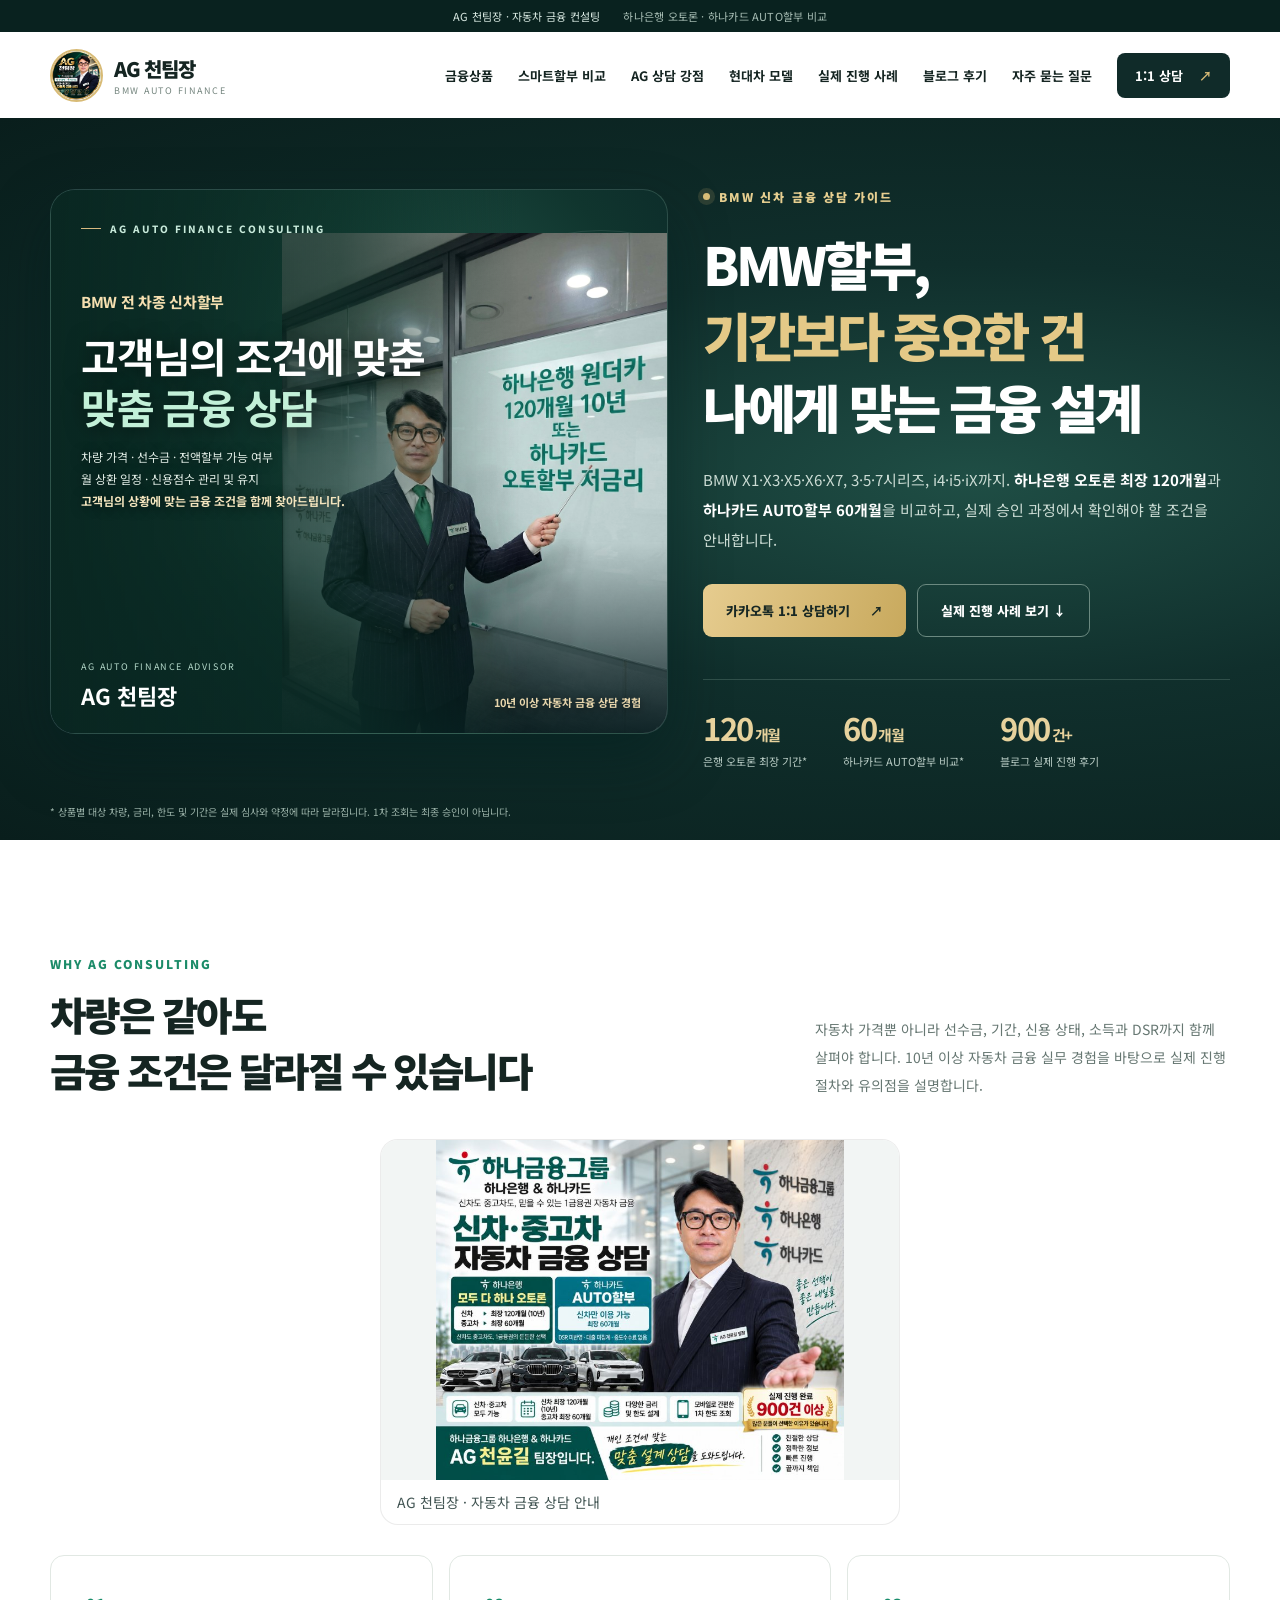
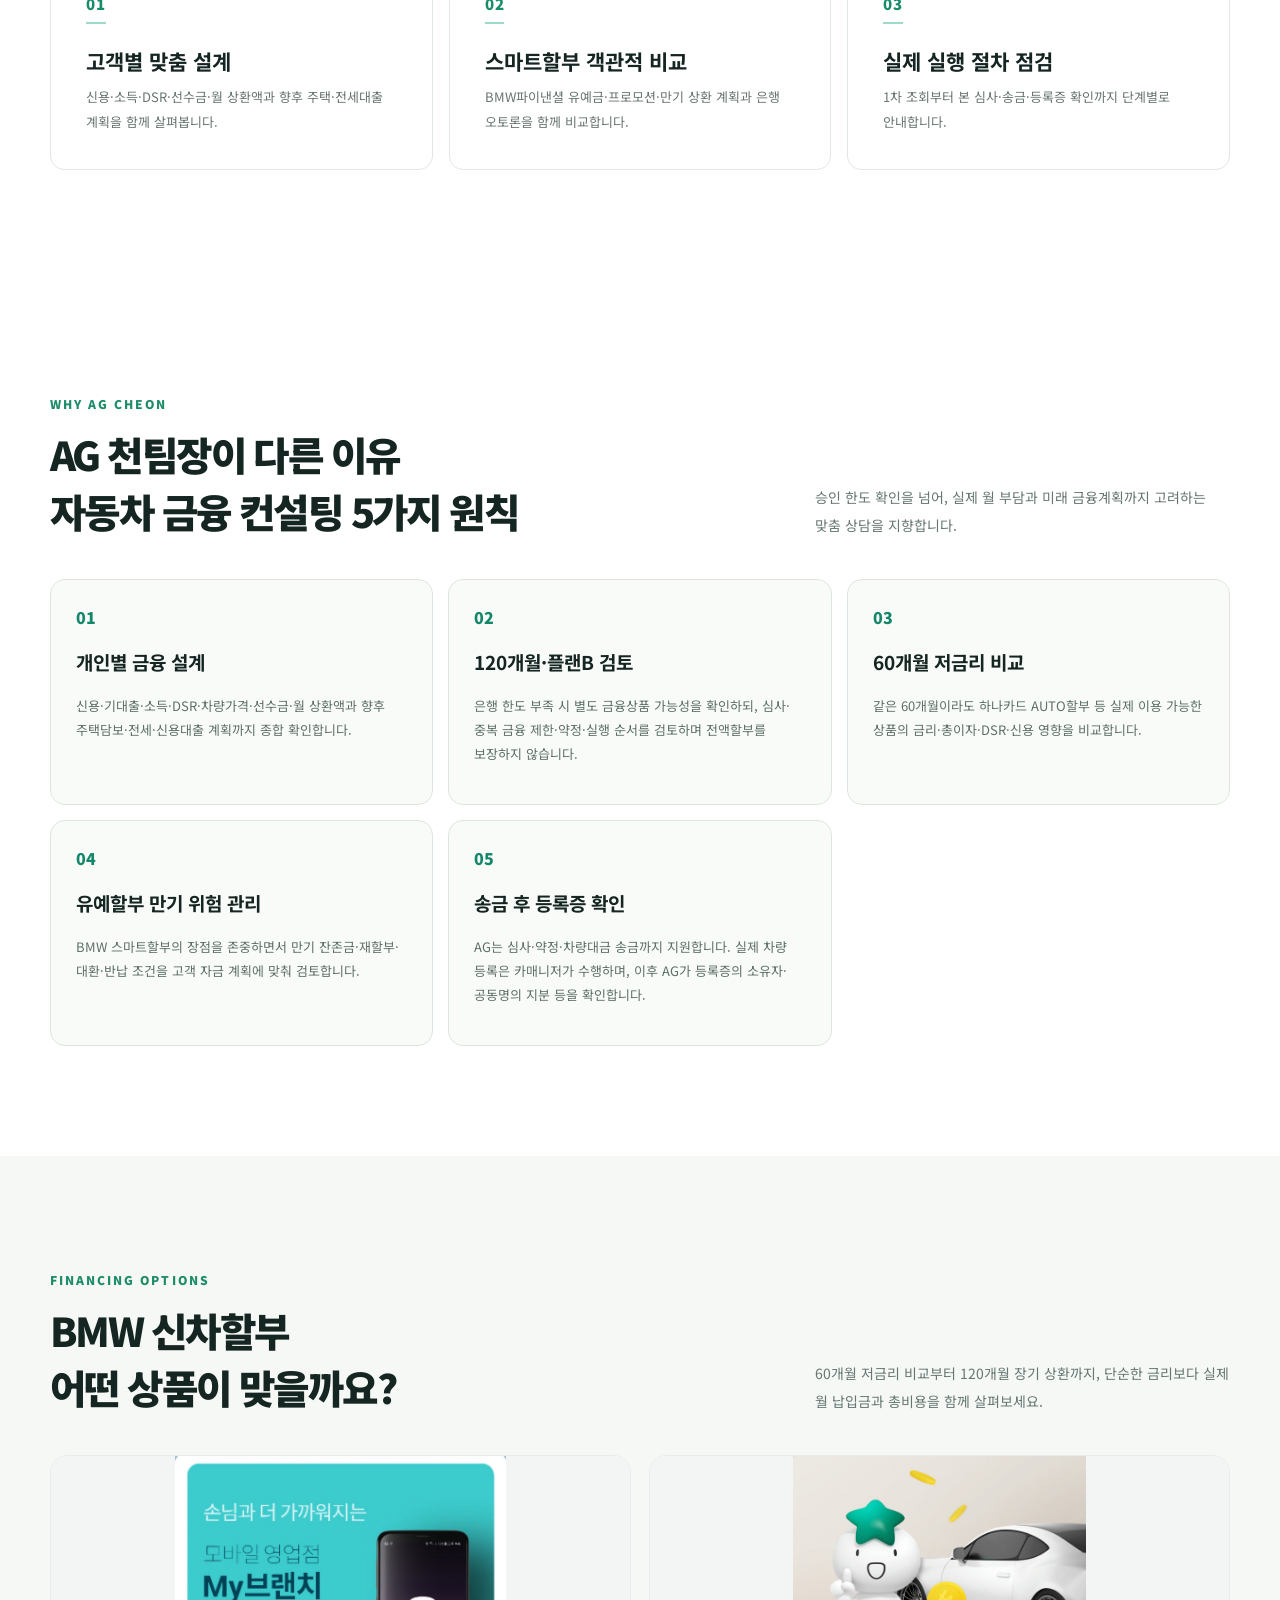
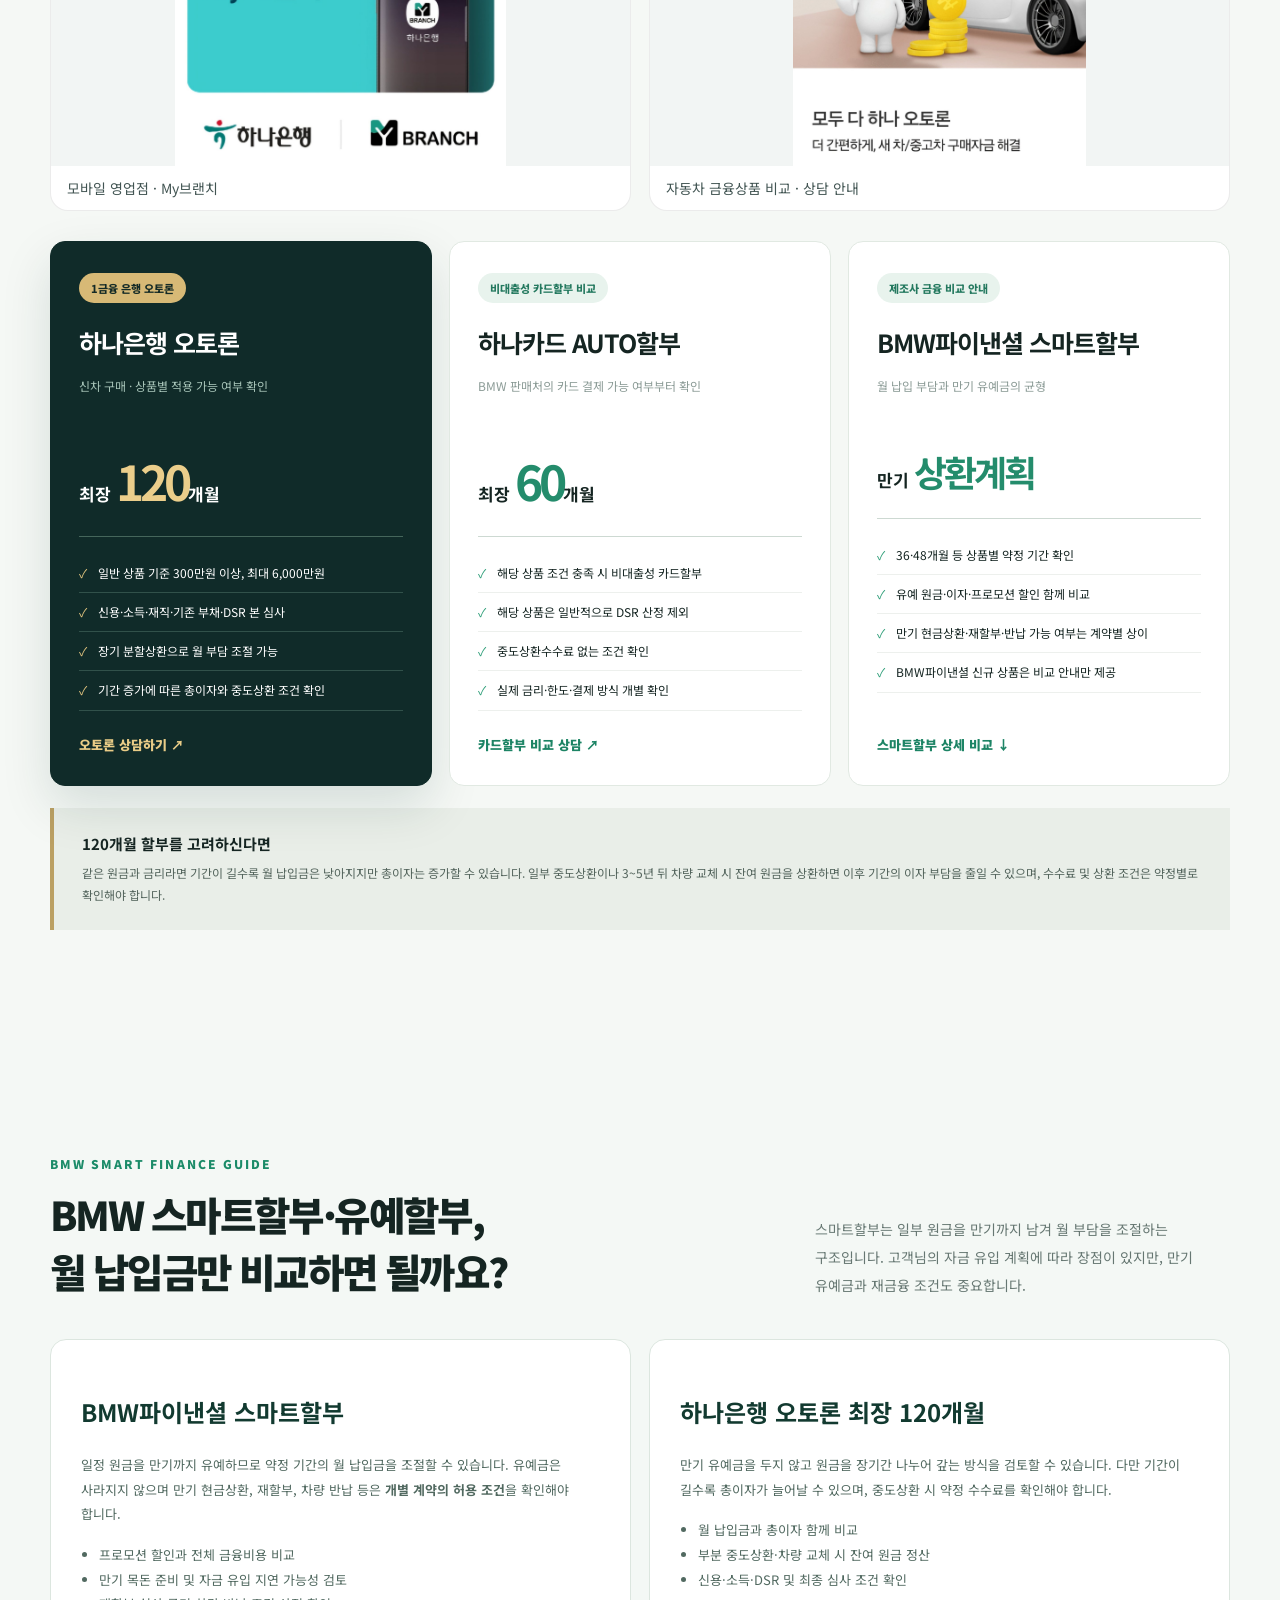
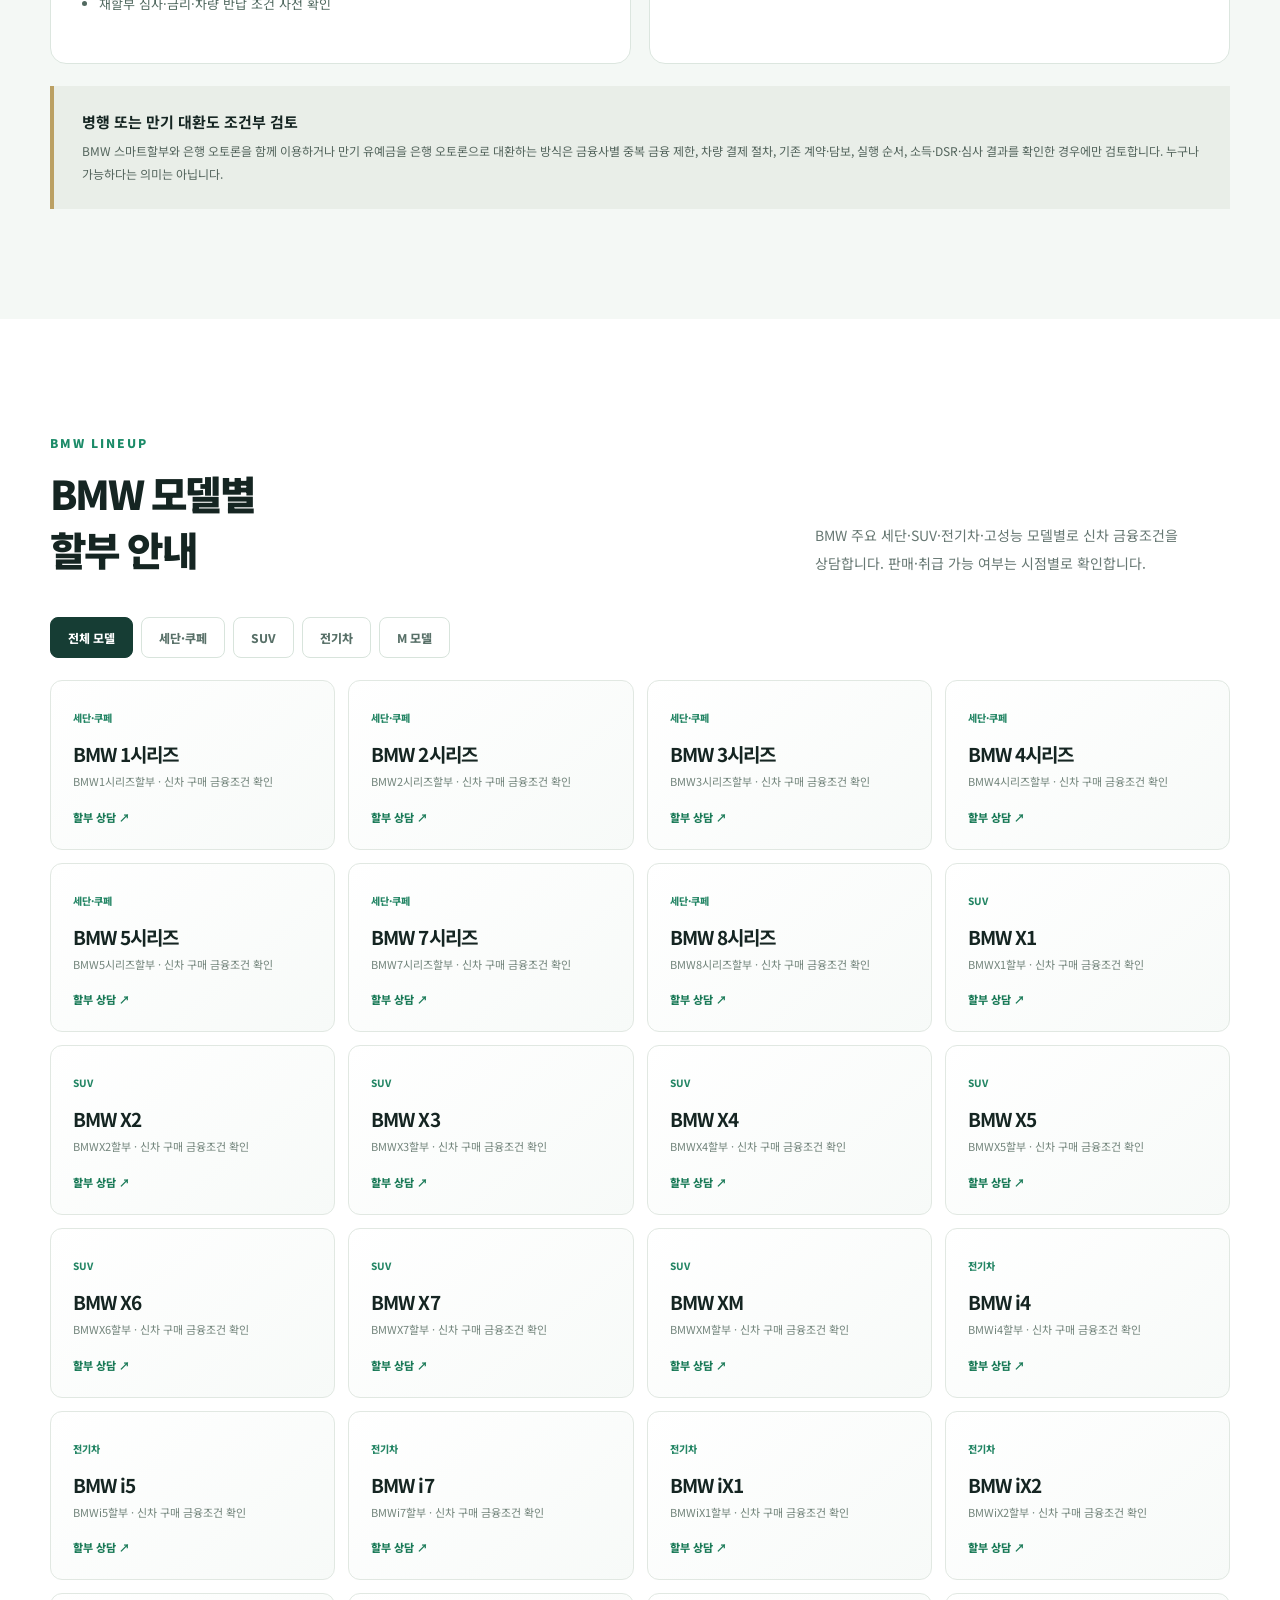
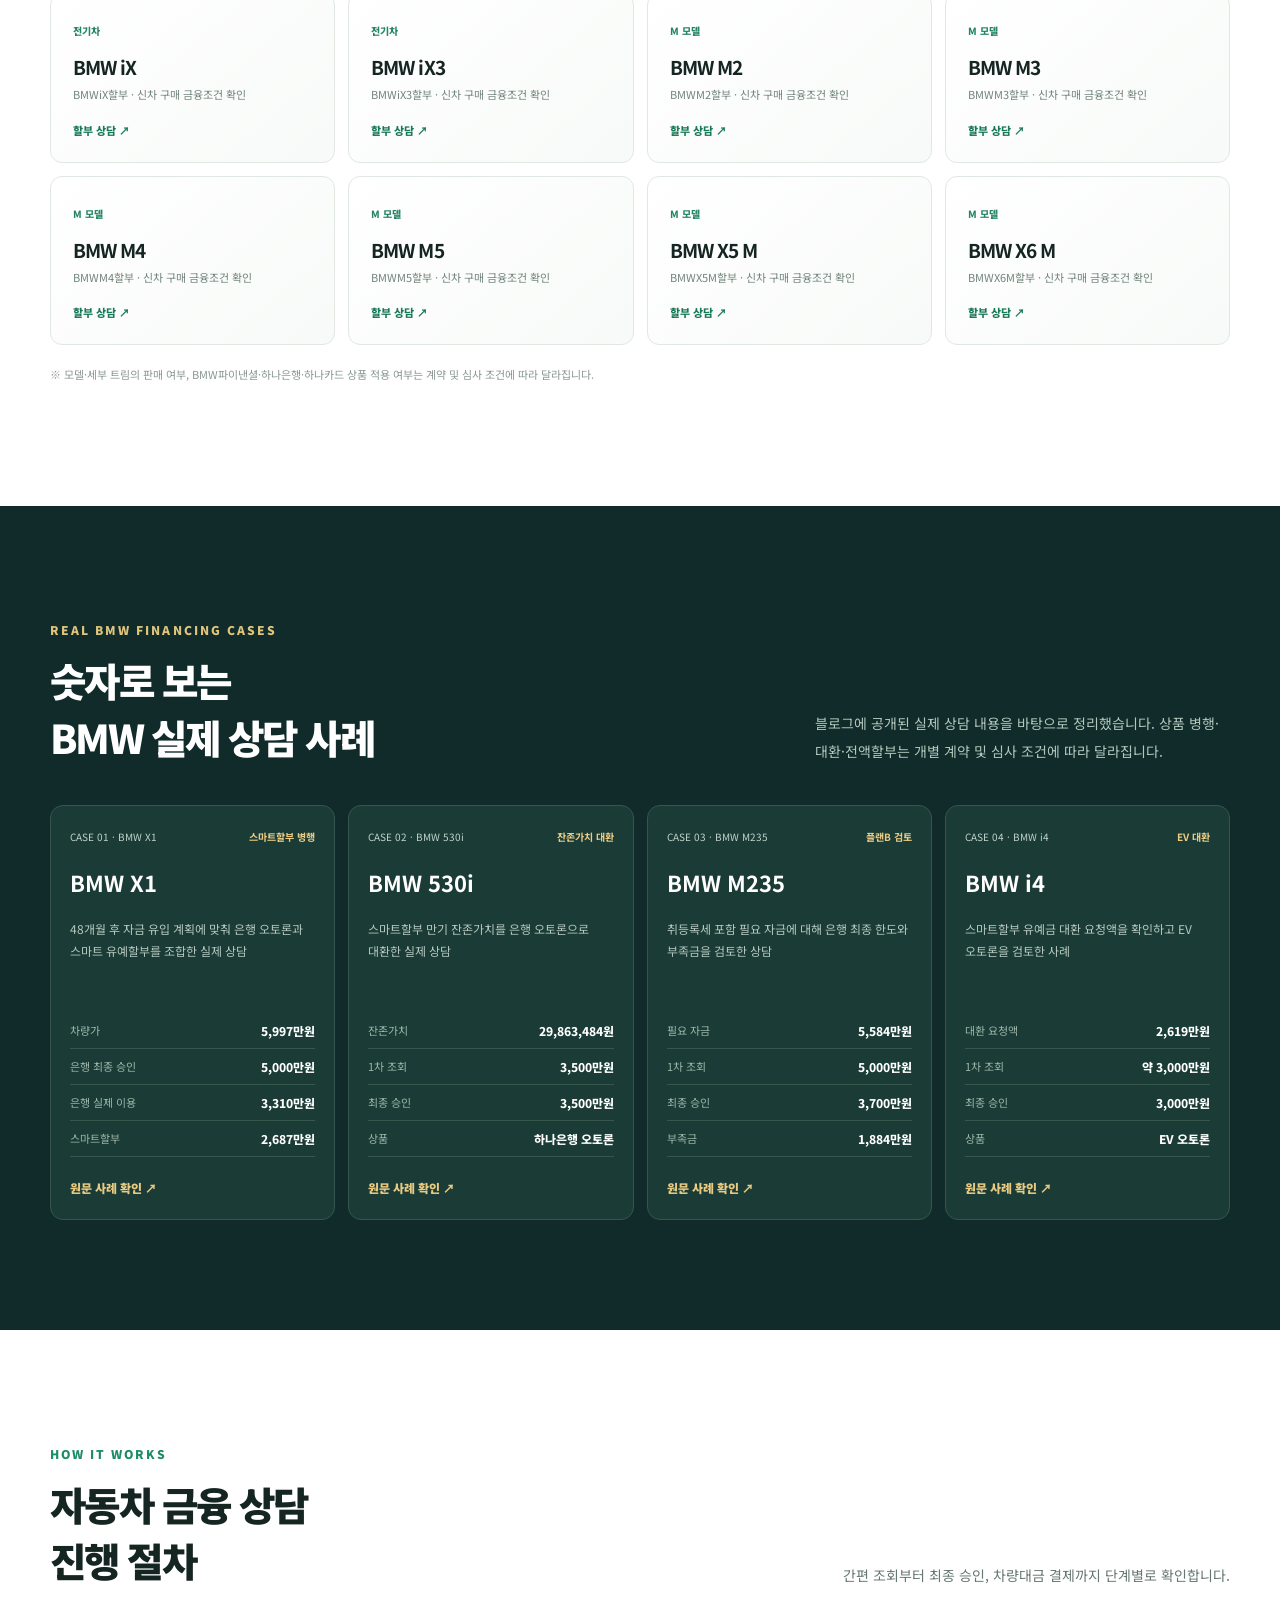
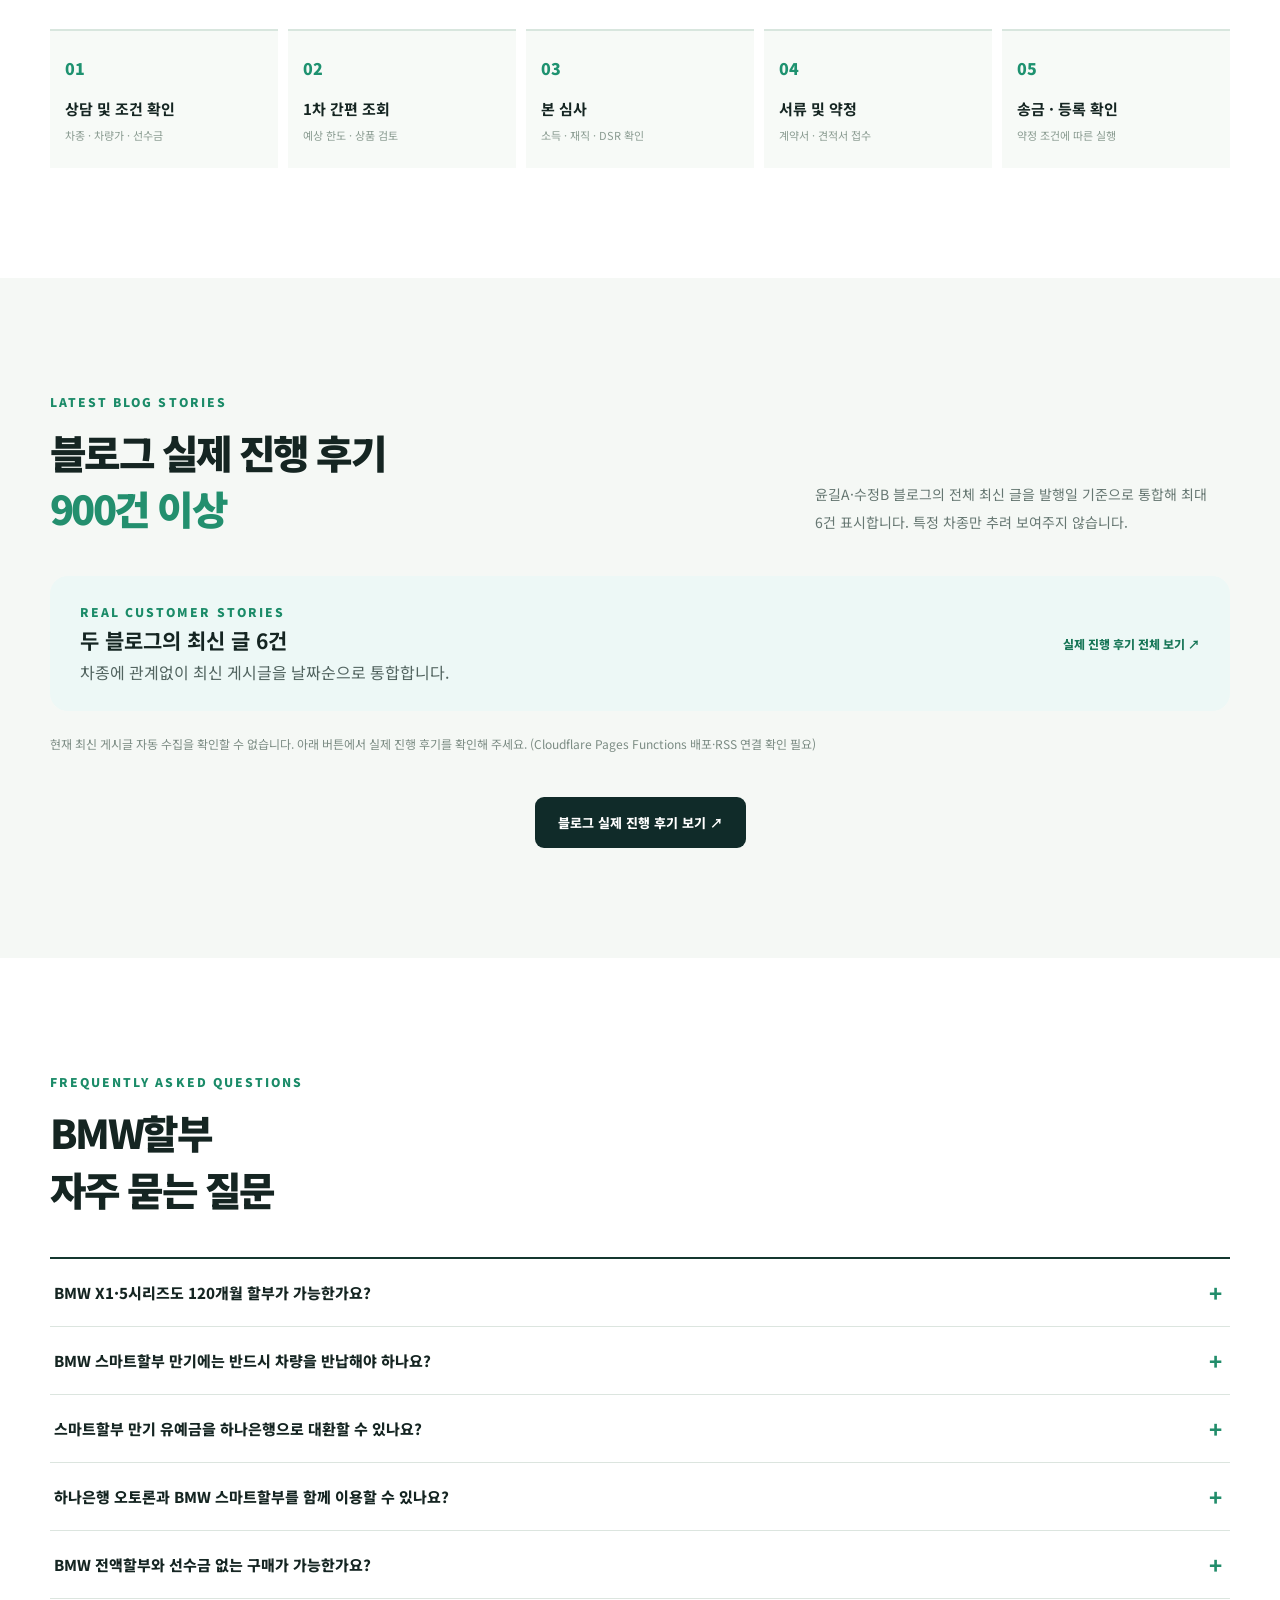
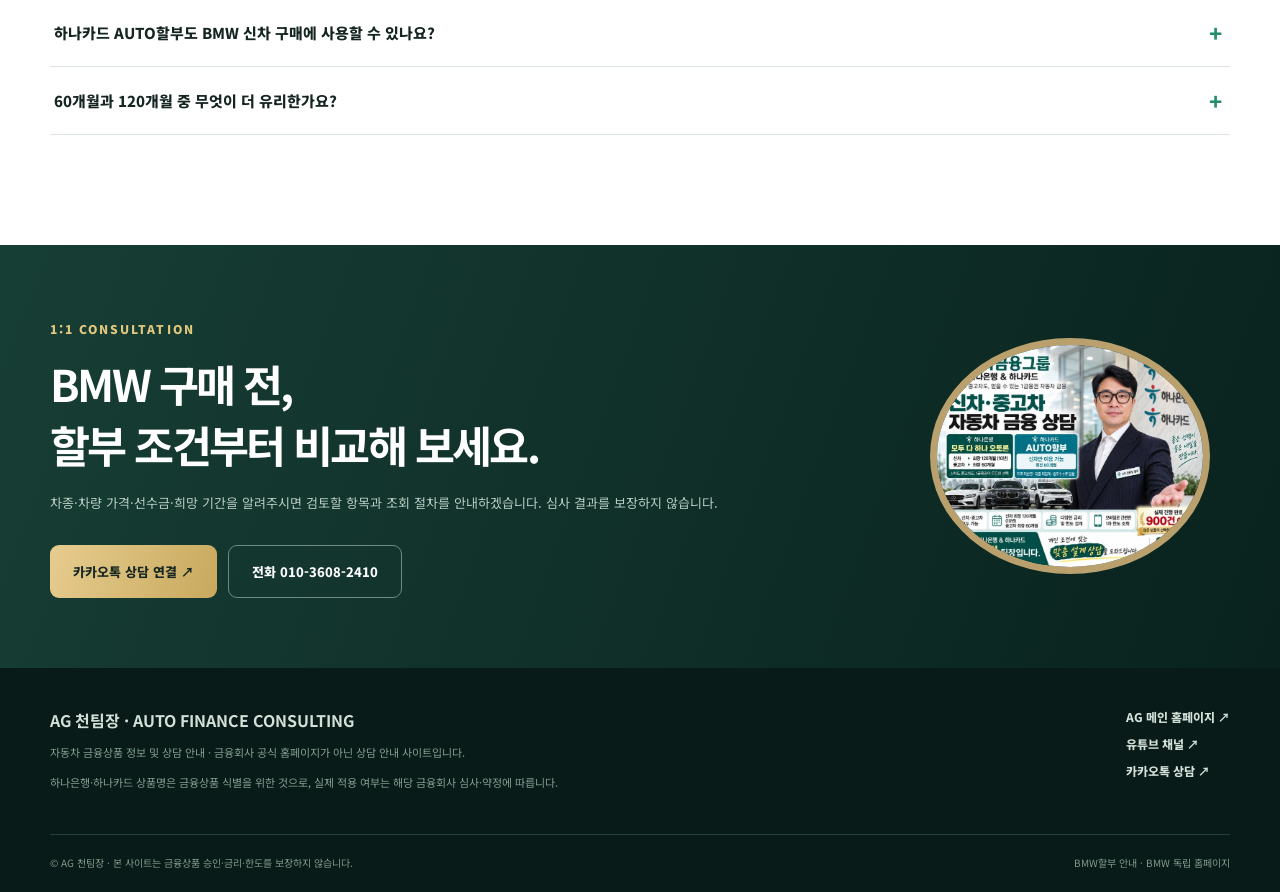
==== index.html @ 502c178e "Add files via upload" ====
<!DOCTYPE html>


<html lang="ko"><head><meta charset="utf-8"/><meta content="width=device-width, initial-scale=1" name="viewport"/><meta content="#102c2a" name="theme-color"/><title>BMW할부 120개월 10년 | 5시리즈·X1·X3·X5·X6·X7 스마트할부 비교</title><meta content="BMW 신차할부·자동차할부·스마트할부와 하나은행 120개월 10년 금리·이자 비교. 전액할부 구매조건·방법, 하나카드 할부 안내." name="description"/><meta content="website" property="og:type"/><meta content="BMW할부 120개월·스마트할부 비교 | AG 천팀장" property="og:title"/><meta content="BMW 신차 금융상품 비교, 스마트할부 만기·대환 안내와 실제 상담 사례" property="og:description"/><meta content="/assets/ag-brand-share.png" property="og:image"/><link href="favicon.ico" rel="icon" sizes="any"/><link href="assets/favicon-32.png" rel="icon" sizes="32x32" type="image/png"/><link href="assets/favicon-48.png" rel="icon" sizes="48x48" type="image/png"/><link href="assets/apple-touch-icon.png" rel="apple-touch-icon"/><link href="styles.css" rel="stylesheet"/><script type="application/ld+json">{"@context": "https://schema.org", "@type": "WebPage", "name": "BMW할부 120개월 10년 | 5시리즈·X1·X3·X5·X6·X7 스마트할부 비교", "description": "BMW 신차할부·자동차할부·스마트할부와 하나은행 120개월 10년 금리·이자 비교. 전액할부 구매조건·방법, 하나카드 할부 안내.", "inLanguage": "ko-KR", "about": {"@type": "Thing", "name": "BMW 신차할부 금융 비교"}}</script></head><body>
<div class="topline">AG 천팀장 · 자동차 금융 컨설팅 <span>하나은행 오토론 · 하나카드 AUTO할부 비교</span></div>
<header class="nav shell"><a class="brand" href="#top"><img alt="AG 천팀장 통합 대표 이미지" src="assets/ag-unified.png"/><span><strong>AG 천팀장</strong><small>BMW AUTO FINANCE</small></span></a><button aria-expanded="false" aria-label="메뉴 열기" class="menu">☰</button><nav id="navigation"><a href="#finance">금융상품</a><a href="#smart">스마트할부 비교</a><a href="#advantages">AG 상담 강점</a><a href="#models">현대차 모델</a><a href="#cases">실제 진행 사례</a><a href="#reviews">블로그 후기</a><a href="#faq">자주 묻는 질문</a><a class="navcta" href="https://open.kakao.com/o/s03wS34" rel="noopener" target="_blank">1:1 상담 <span>↗</span></a></nav></header>
<main id="top"><section class="hero"><div class="shell hero-grid"><div aria-label="AG 천팀장 맞춤 자동차 금융 상담 소개" class="hero-visual hero-finance-panel"><div class="hero-luxury-eyebrow"><span class="hero-luxury-line"></span> AG AUTO FINANCE CONSULTING</div>
<div class="hero-luxury-heading"><span>BMW 전 차종 신차할부</span><h2>고객님의 조건에 맞춘<br/><em>맞춤 금융 상담</em></h2><p>차량 가격 · 선수금 · 전액할부 가능 여부<br/>월 상환 일정 · 신용점수 관리 및 유지<br/><strong>고객님의 상황에 맞는 금융 조건을 함께 찾아드립니다.</strong></p></div>
<div class="hero-luxury-portrait"><img alt="자동차 금융 상담사 AG 천팀장" loading="eager" src="assets/profile.jpg"/><span class="hero-luxury-shine"></span></div>
<div class="hero-luxury-bottom hero-signature"><div><small>AG AUTO FINANCE ADVISOR</small><strong>AG 천팀장</strong></div><span class="signature-note">10년 이상 자동차 금융 상담 경험</span></div>
</div><div class="hero-copy"><div class="eyebrow"><span class="pulse"></span> BMW 신차 금융 상담 가이드</div><h1>BMW할부,<br/><em>기간보다 중요한 건</em><br/>나에게 맞는 금융 설계</h1><p>BMW X1·X3·X5·X6·X7, 3·5·7시리즈, i4·i5·iX까지. <strong>하나은행 오토론 최장 120개월</strong>과 <strong>하나카드 AUTO할부 60개월</strong>을 비교하고, 실제 승인 과정에서 확인해야 할 조건을 안내합니다.</p><div class="hero-actions"><a class="btn primary" href="https://open.kakao.com/o/s03wS34" rel="noopener" target="_blank">카카오톡 1:1 상담하기 <span>↗</span></a><a class="btn ghost" href="#cases">실제 진행 사례 보기 ↓</a></div><div class="hero-metrics"><div><b>120<small>개월</small></b><span>은행 오토론 최장 기간*</span></div><div><b>60<small>개월</small></b><span>하나카드 AUTO할부 비교*</span></div><div><b>900<small>건+</small></b><span>블로그 실제 진행 후기</span></div></div></div></div><div class="hero-disclaimer shell">* 상품별 대상 차량, 금리, 한도 및 기간은 실제 심사와 약정에 따라 달라집니다. 1차 조회는 최종 승인이 아닙니다.</div></section>
<section class="section shell intro"><div class="section-head"><div><span class="kicker">WHY AG CONSULTING</span><h2>차량은 같아도<br/>금융 조건은 달라질 수 있습니다</h2></div><p>자동차 가격뿐 아니라 선수금, 기간, 신용 상태, 소득과 DSR까지 함께 살펴야 합니다. 10년 이상 자동차 금융 실무 경험을 바탕으로 실제 진행 절차와 유의점을 설명합니다.</p></div><div class="advisor-gallery"><figure><img alt="AG 천팀장 자동차 금융 상담 안내" loading="lazy" src="assets/brand.jpg"/><figcaption>AG 천팀장 · 자동차 금융 상담 안내</figcaption></figure></div><div class="value-grid"><article><span class="value-icon">01</span><h3>고객별 맞춤 설계</h3><p>신용·소득·DSR·선수금·월 상환액과 향후 주택·전세대출 계획을 함께 살펴봅니다.</p></article><article><span class="value-icon">02</span><h3>스마트할부 객관적 비교</h3><p>BMW파이낸셜 유예금·프로모션·만기 상환 계획과 은행 오토론을 함께 비교합니다.</p></article><article><span class="value-icon">03</span><h3>실제 실행 절차 점검</h3><p>1차 조회부터 본 심사·송금·등록증 확인까지 단계별로 안내합니다.</p></article></div></section><section class="section shell" id="advantages"><div class="section-head"><div><span class="kicker">WHY AG CHEON</span><h2>AG 천팀장이 다른 이유<br/>자동차 금융 컨설팅 5가지 원칙</h2></div><p>승인 한도 확인을 넘어, 실제 월 부담과 미래 금융계획까지 고려하는 맞춤 상담을 지향합니다.</p></div><div class="advantage-grid"><article><span>01</span><h3>개인별 금융 설계</h3><p>신용·기대출·소득·DSR·차량가격·선수금·월 상환액과 향후 주택담보·전세·신용대출 계획까지 종합 확인합니다.</p></article><article><span>02</span><h3>120개월·플랜B 검토</h3><p>은행 한도 부족 시 별도 금융상품 가능성을 확인하되, 심사·중복 금융 제한·약정·실행 순서를 검토하며 전액할부를 보장하지 않습니다.</p></article><article><span>03</span><h3>60개월 저금리 비교</h3><p>같은 60개월이라도 하나카드 AUTO할부 등 실제 이용 가능한 상품의 금리·총이자·DSR·신용 영향을 비교합니다.</p></article><article><span>04</span><h3>유예할부 만기 위험 관리</h3><p>BMW 스마트할부의 장점을 존중하면서 만기 잔존금·재할부·대환·반납 조건을 고객 자금 계획에 맞춰 검토합니다.</p></article><article><span>05</span><h3>송금 후 등록증 확인</h3><p>AG는 심사·약정·차량대금 송금까지 지원합니다. 실제 차량 등록은 카매니저가 수행하며, 이후 AG가 등록증의 소유자·공동명의 지분 등을 확인합니다.</p></article></div></section>
<section class="section finance" id="finance"><div class="shell"><div class="section-head"><div><span class="kicker">FINANCING OPTIONS</span><h2>BMW 신차할부<br/>어떤 상품이 맞을까요?</h2></div><p>60개월 저금리 비교부터 120개월 장기 상환까지, 단순한 금리보다 실제 월 납입금과 총비용을 함께 살펴보세요.</p></div><div class="finance-photos"><figure><img alt="하나은행 모바일 영업점 My브랜치 안내" loading="lazy" src="assets/mybranch.jpg"/><figcaption>모바일 영업점 · My브랜치</figcaption></figure><figure><img alt="하나은행 자동차 금융상품 상담 안내" loading="lazy" src="assets/consulting.jpg"/><figcaption>자동차 금융상품 비교 · 상담 안내</figcaption></figure></div><div class="finance-grid"><article class="finance-card featured"><div class="tag">1금융 은행 오토론</div><h3>하나은행 오토론</h3><p class="sub">신차 구매 · 상품별 적용 가능 여부 확인</p><div class="big-num">최장 <b>120</b>개월</div><ul><li>일반 상품 기준 300만원 이상, 최대 6,000만원</li><li>신용·소득·재직·기존 부채·DSR 본 심사</li><li>장기 분할상환으로 월 부담 조절 가능</li><li>기간 증가에 따른 총이자와 중도상환 조건 확인</li></ul><a href="https://open.kakao.com/o/s03wS34" rel="noopener" target="_blank">오토론 상담하기 ↗</a></article><article class="finance-card"><div class="tag outline">비대출성 카드할부 비교</div><h3>하나카드 AUTO할부</h3><p class="sub">BMW 판매처의 카드 결제 가능 여부부터 확인</p><div class="big-num">최장 <b>60</b>개월</div><ul><li>해당 상품 조건 충족 시 비대출성 카드할부</li><li>해당 상품은 일반적으로 DSR 산정 제외</li><li>중도상환수수료 없는 조건 확인</li><li>실제 금리·한도·결제 방식 개별 확인</li></ul><a href="https://open.kakao.com/o/s03wS34" rel="noopener" target="_blank">카드할부 비교 상담 ↗</a></article><article class="finance-card"><div class="tag outline">제조사 금융 비교 안내</div><h3>BMW파이낸셜 스마트할부</h3><p class="sub">월 납입 부담과 만기 유예금의 균형</p><div class="big-num word">만기 <b>상환계획</b></div><ul><li>36·48개월 등 상품별 약정 기간 확인</li><li>유예 원금·이자·프로모션 할인 함께 비교</li><li>만기 현금상환·재할부·반납 가능 여부는 계약별 상이</li><li>BMW파이낸셜 신규 상품은 비교 안내만 제공</li></ul><a href="#smart">스마트할부 상세 비교 ↓</a></article></div><div class="note-box"><strong>120개월 할부를 고려하신다면</strong><p>같은 원금과 금리라면 기간이 길수록 월 납입금은 낮아지지만 총이자는 증가할 수 있습니다. 일부 중도상환이나 3~5년 뒤 차량 교체 시 잔여 원금을 상환하면 이후 기간의 이자 부담을 줄일 수 있으며, 수수료 및 상환 조건은 약정별로 확인해야 합니다.</p></div></div></section><section class="section smart" id="smart"><div class="shell"><div class="section-head"><div><span class="kicker">BMW SMART FINANCE GUIDE</span><h2>BMW 스마트할부·유예할부,<br/>월 납입금만 비교하면 될까요?</h2></div><p>스마트할부는 일부 원금을 만기까지 남겨 월 부담을 조절하는 구조입니다. 고객님의 자금 유입 계획에 따라 장점이 있지만, 만기 유예금과 재금융 조건도 중요합니다.</p></div><div class="compare-grid"><article><h3>BMW파이낸셜 스마트할부</h3><p>일정 원금을 만기까지 유예하므로 약정 기간의 월 납입금을 조절할 수 있습니다. 유예금은 사라지지 않으며 만기 현금상환, 재할부, 차량 반납 등은 <strong>개별 계약의 허용 조건</strong>을 확인해야 합니다.</p><ul><li>프로모션 할인과 전체 금융비용 비교</li><li>만기 목돈 준비 및 자금 유입 지연 가능성 검토</li><li>재할부 심사·금리·차량 반납 조건 사전 확인</li></ul></article><article><h3>하나은행 오토론 최장 120개월</h3><p>만기 유예금을 두지 않고 원금을 장기간 나누어 갚는 방식을 검토할 수 있습니다. 다만 기간이 길수록 총이자가 늘어날 수 있으며, 중도상환 시 약정 수수료를 확인해야 합니다.</p><ul><li>월 납입금과 총이자 함께 비교</li><li>부분 중도상환·차량 교체 시 잔여 원금 정산</li><li>신용·소득·DSR 및 최종 심사 조건 확인</li></ul></article></div><div class="note-box"><strong>병행 또는 만기 대환도 조건부 검토</strong><p>BMW 스마트할부와 은행 오토론을 함께 이용하거나 만기 유예금을 은행 오토론으로 대환하는 방식은 금융사별 중복 금융 제한, 차량 결제 절차, 기존 계약·담보, 실행 순서, 소득·DSR·심사 결과를 확인한 경우에만 검토합니다. 누구나 가능하다는 의미는 아닙니다.</p></div></div></section>
<section class="section shell" id="models"><div class="section-head"><div><span class="kicker">BMW LINEUP</span><h2>BMW 모델별<br/>할부 안내</h2></div><p>BMW 주요 세단·SUV·전기차·고성능 모델별로 신차 금융조건을 상담합니다. 판매·취급 가능 여부는 시점별로 확인합니다.</p></div><div aria-label="BMW 모델 종류 선택" class="model-filters" role="group"><button class="selected" data-filter="all">전체 모델</button><button data-filter="sedan">세단·쿠페</button><button data-filter="suv">SUV</button><button data-filter="ev">전기차</button><button data-filter="m">M 모델</button></div><div class="model-grid" id="model-grid"></div><p class="model-caveat">※ 모델·세부 트림의 판매 여부, BMW파이낸셜·하나은행·하나카드 상품 적용 여부는 계약 및 심사 조건에 따라 달라집니다.</p></section>
<section class="section cases" id="cases"><div class="shell"><div class="section-head"><div><span class="kicker">REAL BMW FINANCING CASES</span><h2>숫자로 보는<br/>BMW 실제 상담 사례</h2></div><p>블로그에 공개된 실제 상담 내용을 바탕으로 정리했습니다. 상품 병행·대환·전액할부는 개별 계약 및 심사 조건에 따라 달라집니다.</p></div><div class="case-grid"><article class="case-card"><div class="case-top"><span>CASE 01 · BMW X1</span><b>스마트할부 병행</b></div><h3>BMW X1</h3><p>48개월 후 자금 유입 계획에 맞춰 은행 오토론과 스마트 유예할부를 조합한 실제 상담</p><dl><div><dt>차량가</dt><dd>5,997만원</dd></div><div><dt>은행 최종 승인</dt><dd>5,000만원</dd></div><div><dt>은행 실제 이용</dt><dd>3,310만원</dd></div><div><dt>스마트할부</dt><dd>2,687만원</dd></div></dl><a href="https://blog.naver.com/cyk2410/224446162417" rel="noopener" target="_blank">원문 사례 확인 ↗</a></article><article class="case-card"><div class="case-top"><span>CASE 02 · BMW 530i</span><b>잔존가치 대환</b></div><h3>BMW 530i</h3><p>스마트할부 만기 잔존가치를 은행 오토론으로 대환한 실제 상담</p><dl><div><dt>잔존가치</dt><dd>29,863,484원</dd></div><div><dt>1차 조회</dt><dd>3,500만원</dd></div><div><dt>최종 승인</dt><dd>3,500만원</dd></div><div><dt>상품</dt><dd>하나은행 오토론</dd></div></dl><a href="https://blog.naver.com/cyk2410/224409838724" rel="noopener" target="_blank">원문 사례 확인 ↗</a></article><article class="case-card"><div class="case-top"><span>CASE 03 · BMW M235</span><b>플랜B 검토</b></div><h3>BMW M235</h3><p>취등록세 포함 필요 자금에 대해 은행 최종 한도와 부족금을 검토한 상담</p><dl><div><dt>필요 자금</dt><dd>5,584만원</dd></div><div><dt>1차 조회</dt><dd>5,000만원</dd></div><div><dt>최종 승인</dt><dd>3,700만원</dd></div><div><dt>부족금</dt><dd>1,884만원</dd></div></dl><a href="https://blog.naver.com/cyk2410/224366294698" rel="noopener" target="_blank">원문 사례 확인 ↗</a></article><article class="case-card"><div class="case-top"><span>CASE 04 · BMW i4</span><b>EV 대환</b></div><h3>BMW i4</h3><p>스마트할부 유예금 대환 요청액을 확인하고 EV 오토론을 검토한 사례</p><dl><div><dt>대환 요청액</dt><dd>2,619만원</dd></div><div><dt>1차 조회</dt><dd>약 3,000만원</dd></div><div><dt>최종 승인</dt><dd>3,000만원</dd></div><div><dt>상품</dt><dd>EV 오토론</dd></div></dl><a href="https://blog.naver.com/cyk2410/224345895496" rel="noopener" target="_blank">원문 사례 확인 ↗</a></article></div></div></section>
<section class="section shell process"><div class="section-head"><div><span class="kicker">HOW IT WORKS</span><h2>자동차 금융 상담<br/>진행 절차</h2></div><p>간편 조회부터 최종 승인, 차량대금 결제까지 단계별로 확인합니다.</p></div><div class="steps"><div><span>01</span><strong>상담 및 조건 확인</strong><small>차종 · 차량가 · 선수금</small></div><div><span>02</span><strong>1차 간편 조회</strong><small>예상 한도 · 상품 검토</small></div><div><span>03</span><strong>본 심사</strong><small>소득 · 재직 · DSR 확인</small></div><div><span>04</span><strong>서류 및 약정</strong><small>계약서 · 견적서 접수</small></div><div><span>05</span><strong>송금 · 등록 확인</strong><small>약정 조건에 따른 실행</small></div></div></section>
<section class="section reviews" id="reviews"><div class="shell"><div class="section-head"><div><span class="kicker">LATEST BLOG STORIES</span><h2>블로그 실제 진행 후기<br/><em>900건 이상</em></h2></div><p>윤길A·수정B 블로그의 전체 최신 글을 발행일 기준으로 통합해 최대 6건 표시합니다. 특정 차종만 추려 보여주지 않습니다.</p></div><div class="blog-banner blog-banner-v5"><div><span class="kicker">REAL CUSTOMER STORIES</span><strong>두 블로그의 최신 글 6건</strong><p>차종에 관계없이 최신 게시글을 날짜순으로 통합합니다.</p></div><a href="https://blog.naver.com/cyk2410" rel="noopener" target="_blank">실제 진행 후기 전체 보기 ↗</a></div><div class="blog-status" id="blog-status" role="status">최신 게시글을 불러오는 중입니다…</div><div class="blog-grid" id="blog-grid"></div><div class="center"><a class="btn dark" href="https://blog.naver.com/cyk2410" rel="noopener" target="_blank">블로그 실제 진행 후기 보기 ↗</a></div></div></section>
<section class="section shell" id="faq"><div class="section-head"><div><span class="kicker">FREQUENTLY ASKED QUESTIONS</span><h2>BMW할부<br/>자주 묻는 질문</h2></div></div><div class="faqs"><details><summary>BMW X1·5시리즈도 120개월 할부가 가능한가요?</summary><p>하나은행 해당 오토론 상품의 대상 차량과 고객별 신용·소득·DSR 등 심사 조건을 충족하면 최장 120개월을 검토할 수 있습니다. 최종 승인은 별도입니다.</p></details><details><summary>BMW 스마트할부 만기에는 반드시 차량을 반납해야 하나요?</summary><p>아닙니다. 현금 상환, 재할부 등 선택지를 검토할 수 있으며 차량 반납은 해당 계약에 반납 선택권이 있을 때 약정 기준에 따라 가능합니다.</p></details><details><summary>스마트할부 만기 유예금을 하나은행으로 대환할 수 있나요?</summary><p>차량·기존 계약·담보·중도상환 비용·신용·소득·DSR·은행 상품 적격성 및 본 심사 결과에 따라 검토할 수 있습니다. 모든 경우에 가능한 것은 아닙니다.</p></details><details><summary>하나은행 오토론과 BMW 스마트할부를 함께 이용할 수 있나요?</summary><p>일부 실제 상담 사례가 있지만 일반적인 보장 조합은 아닙니다. 중복 금융 제한, 결제·송금 방식, 약정, 심사 및 실행 순서를 반드시 확인해야 합니다.</p></details><details><summary>BMW 전액할부와 선수금 없는 구매가 가능한가요?</summary><p>필요 자금과 승인 한도, 금융상품별 결제 조건에 따라 검토할 수 있습니다. 부족금은 현금 또는 별도 금융상품 심사 대상이며 승인 보장은 없습니다.</p></details><details><summary>하나카드 AUTO할부도 BMW 신차 구매에 사용할 수 있나요?</summary><p>판매처의 카드 결제 허용 여부와 카드사 상품 조건, 한도·심사 결과를 확인해야 합니다. 해당 비대출성 상품은 일반적으로 DSR 산정 제외 조건을 확인할 수 있습니다.</p></details><details><summary>60개월과 120개월 중 무엇이 더 유리한가요?</summary><p>금리·기간·총이자·월 납입금·중도상환 조건과 향후 차량 교체 계획을 함께 비교해야 합니다. 장기할부는 월 부담을 줄일 수 있지만 총이자가 늘 수 있습니다.</p></details></div></section>
<section class="consult" id="contact"><div class="shell consult-grid"><div><span class="kicker light">1:1 CONSULTATION</span><h2>BMW 구매 전,<br/>할부 조건부터 비교해 보세요.</h2><p>차종·차량 가격·선수금·희망 기간을 알려주시면 검토할 항목과 조회 절차를 안내하겠습니다. 심사 결과를 보장하지 않습니다.</p><div class="consult-actions"><a class="btn primary" href="https://open.kakao.com/o/s03wS34" rel="noopener" target="_blank">카카오톡 상담 연결 ↗</a><a class="btn ghost" href="tel:01036082410">전화 010-3608-2410</a></div></div><img alt="AG 천팀장 통합 자동차 금융 상담 이미지" src="assets/brand.jpg"/></div></section></main>
<footer><div class="shell footer-inner"><div><strong>AG 천팀장 · AUTO FINANCE CONSULTING</strong><p>자동차 금융상품 정보 및 상담 안내 · 금융회사 공식 홈페이지가 아닌 상담 안내 사이트입니다.</p><p>하나은행·하나카드 상품명은 금융상품 식별을 위한 것으로, 실제 적용 여부는 해당 금융회사 심사·약정에 따릅니다.</p></div><div class="footer-links"><a href="https://silver-biscotti-477927.netlify.app/" rel="noopener" target="_blank">AG 메인 홈페이지 ↗</a><a href="https://www.youtube.com/@하나금융그룹AG천팀-y1s" rel="noopener" target="_blank">유튜브 채널 ↗</a><a href="https://open.kakao.com/o/s03wS34" rel="noopener" target="_blank">카카오톡 상담 ↗</a></div></div><div class="shell footer-bottom">© AG 천팀장 · 본 사이트는 금융상품 승인·금리·한도를 보장하지 않습니다. <span>BMW할부 안내 · BMW 독립 홈페이지</span></div></footer><script defer="" src="app.js"></script></body></html>
---- styles.css ----
@import url('https://fonts.googleapis.com/css2?family=Noto+Sans+KR:wght@400;500;600;700;800;900&display=swap');:root{--dark:#102b29;--deep:#09201e;--mint:#c9e9d8;--gold:#d8bb76;--ink:#152522;--muted:#687571;--line:#e1e8e3;--paper:#f6f8f5}*{box-sizing:border-box}html{scroll-behavior:smooth}body{margin:0;color:var(--ink);font-family:'Noto Sans KR',sans-serif;word-break:keep-all}a{text-decoration:none;color:inherit}button{font:inherit;cursor:pointer}img{max-width:100%;display:block}.shell{width:min(1180px,calc(100% - 48px));margin:auto}.topline{padding:8px 4%;background:#09221f;color:#d9e9e2;text-align:center;font-size:11px;letter-spacing:.02em}.topline span{margin-left:20px;color:#a7bdb4}.nav{height:86px;display:flex;align-items:center;justify-content:space-between;gap:20px}.brand{display:flex;align-items:center;gap:11px}.brand img{width:53px;height:53px;object-fit:cover;border-radius:50%;border:2px solid var(--gold)}.brand strong{display:block;font-size:20px;font-weight:900;letter-spacing:-.06em}.brand small{display:block;font-size:9px;color:#74857e;letter-spacing:.17em;margin-top:1px}.nav nav{display:flex;align-items:center;gap:25px;font-size:13px;font-weight:700}.nav nav>a:not(.navcta):hover{color:#208e70}.navcta{background:var(--dark);color:white;padding:13px 18px;border-radius:8px}.navcta span{margin-left:12px;color:var(--gold)}.menu{display:none;border:0;background:transparent;font-size:27px}.hero{background:radial-gradient(ellipse at 76% 50%,#1f4e45 0%,#102f2c 42%,#091e1c 100%);color:#fff;overflow:hidden}.hero-grid{display:grid;grid-template-columns:1.08fr .92fr;align-items:center;min-height:610px;gap:35px}.hero-copy{padding:70px 0 35px;position:relative;z-index:2}.eyebrow,.kicker{font-size:12px;letter-spacing:.17em;font-weight:900;color:#1b8b68}.eyebrow{color:#e7cf90;display:flex;align-items:center;gap:9px}.pulse{width:7px;height:7px;background:#d8bc77;border-radius:50%;box-shadow:0 0 0 5px #d8bc7725}.hero h1{font-size:clamp(38px,4.1vw,61px);line-height:1.36;letter-spacing:-.065em;margin:23px 0 23px;font-weight:900}.hero h1 em{font-style:normal;color:#e4c987}.hero-copy>p{font-size:15px;line-height:2;color:#cbdcd4;max-width:600px}.hero-copy>p strong{color:white}.hero-actions,.consult-actions{display:flex;gap:11px;flex-wrap:wrap;margin-top:29px}.btn{display:inline-flex;align-items:center;justify-content:center;gap:20px;padding:16px 23px;border-radius:9px;font-size:13px;font-weight:800;transition:transform .2s}.btn:hover{transform:translateY(-3px)}.primary{background:linear-gradient(110deg,#e6cc8f,#c8a95d);color:#182824}.ghost{border:1px solid #6b8980;color:white}.dark{background:var(--dark);color:white}.hero-metrics{display:flex;gap:36px;border-top:1px solid #55756c77;margin-top:42px;padding-top:25px}.hero-metrics b{font-size:31px;color:#e7d29d;letter-spacing:-.05em}.hero-metrics b small{font-size:15px;margin-left:2px}.hero-metrics span{display:block;color:#b8cbc4;font-size:11px;margin-top:3px}.hero-visual{min-height:540px;position:relative;display:flex;align-items:center;justify-content:center}.orbit{position:absolute;border:1px solid #cbbd8250;border-radius:50%;width:470px;height:470px}.orbit.two{width:550px;height:550px;border-color:#ffffff15}.portrait{position:relative;z-index:1;width:min(430px,92%);aspect-ratio:1;border-radius:50%;padding:9px;border:1px solid #d6b66d7d;background:#0d2b28;box-shadow:0 25px 75px #0007}.portrait img{width:100%;height:100%;object-fit:cover;border-radius:50%}.visual-note{position:absolute;z-index:2;bottom:18px;right:0;background:#fff;color:#17332e;padding:16px 24px;border-radius:12px;box-shadow:0 14px 35px #0004}.visual-note span,.visual-note small{display:block;font-size:10px;color:#648079}.visual-note strong{display:block;font-size:17px;margin:4px 0}.hero-disclaimer{font-size:10px;color:#9db5ab;padding:0 0 21px}.section{padding-top:110px;padding-bottom:110px}.section-head{display:flex;justify-content:space-between;align-items:end;gap:45px;margin-bottom:40px}.section-head h2{font-size:clamp(30px,3.1vw,43px);line-height:1.42;letter-spacing:-.065em;margin:12px 0 0;font-weight:900}.section-head>p{max-width:415px;color:#667772;font-size:14px;line-height:2;margin:0}.value-grid{display:grid;grid-template-columns:repeat(3,1fr);gap:16px}.value-grid article{padding:35px;border:1px solid var(--line);border-radius:14px;background:#fff}.value-icon{display:inline-block;color:#188c6a;font-size:15px;font-weight:900;letter-spacing:.06em;border-bottom:2px solid #9cdbc4;padding-bottom:8px}.value-grid h3{font-size:21px;margin:22px 0 9px}.value-grid p{color:var(--muted);font-size:13px;line-height:1.9;margin:0}.finance{background:#f5f8f5}.finance-grid{display:grid;grid-template-columns:repeat(3,1fr);gap:17px}.finance-card{background:#fff;border:1px solid #e1e9e2;padding:31px 28px;border-radius:15px;display:flex;flex-direction:column;min-height:510px}.finance-card.featured{background:var(--dark);color:white;border-color:var(--dark);box-shadow:0 20px 50px #0a342a22}.tag{font-size:11px;font-weight:800;background:#d7b976;color:#142a26;border-radius:100px;padding:7px 12px;align-self:start}.tag.outline{background:#e8f3ed;color:#24795f}.finance-card h3{font-size:25px;margin:21px 0 5px;letter-spacing:-.04em}.finance-card .sub{color:#8b9b96;font-size:12px;min-height:36px}.finance-card.featured .sub{color:#a7c4b8}.big-num{font-size:17px;font-weight:700;margin:20px 0 17px;border-bottom:1px solid #cdd9d2;padding-bottom:21px}.big-num b{font-size:48px;letter-spacing:-.08em;color:#248c6c}.featured .big-num{border-color:#45665b}.featured .big-num b{color:#ebce8b}.big-num.word b{font-size:36px}.finance-card ul{padding:0;margin:0 0 24px;list-style:none;flex:1}.finance-card li{font-size:12px;line-height:1.85;padding:8px 0 8px 19px;position:relative;border-bottom:1px solid #edf0ed}.featured li{border-color:#31514a}.finance-card li:before{content:'✓';position:absolute;left:0;color:#2a9c76}.featured li:before{color:#e5c780}.finance-card>a{font-size:13px;font-weight:900;color:#1d8465}.featured>a{color:#e9cc87}.note-box{border-left:4px solid #bba063;background:#e9eee8;padding:23px 28px;margin-top:22px}.note-box strong{font-size:15px}.note-box p{font-size:12px;line-height:1.9;color:#53645c;margin:7px 0 0}.model-filters{display:flex;gap:8px;flex-wrap:wrap;margin-bottom:22px}.model-filters button{background:#fff;border:1px solid #d8e4dc;border-radius:8px;padding:11px 17px;font-size:12px;font-weight:800;color:#587068}.model-filters button.selected{background:#163d34;color:white;border-color:#163d34}.model-grid{display:grid;grid-template-columns:repeat(4,1fr);gap:13px}.model-card{border:1px solid #e1e8e2;border-radius:12px;padding:22px;background:linear-gradient(140deg,#fff,#f7faf8)}.model-card .kind{font-size:10px;font-weight:800;color:#238564}.model-card h3{font-size:19px;margin:13px 0 6px;letter-spacing:-.05em}.model-card p{font-size:11px;color:#72847b;line-height:1.6;margin:0}.model-card a{display:inline-block;margin-top:18px;font-size:11px;font-weight:800;color:#187956}.model-caveat{color:#8a9890;font-size:11px;line-height:1.8;margin-top:20px}.cases{background:#102b29;color:white}.cases .section-head>p{color:#b3c7bd}.cases .kicker{color:#e0c57d}.case-grid{display:grid;grid-template-columns:repeat(4,1fr);gap:13px}.case-card{background:#1b3c36;border:1px solid #35564d;border-radius:13px;padding:23px 19px;display:flex;flex-direction:column}.case-top{display:flex;justify-content:space-between;gap:5px;align-items:center;font-size:10px;color:#c1d3cb}.case-top b{font-size:10px;color:#edcd86}.case-card h3{font-size:22px;margin:22px 0 8px}.case-card>p{font-size:12px;color:#b6c8c0;line-height:1.85;min-height:70px}.case-card dl{margin:13px 0 22px;flex:1}.case-card dl div{display:flex;justify-content:space-between;gap:5px;padding:9px 0;border-bottom:1px solid #35574c}.case-card dt{font-size:11px;color:#9cb6a9}.case-card dd{margin:0;font-size:12px;font-weight:800}.case-card>a{font-size:12px;color:#e8ca83;font-weight:900}.steps{display:grid;grid-template-columns:repeat(5,1fr);gap:10px}.steps>div{padding:25px 15px;border-top:2px solid #d8e6de;background:#f7faf7}.steps span{display:block;color:#1e9270;font-weight:900;margin-bottom:18px}.steps strong{display:block;font-size:15px}.steps small{display:block;color:#8b9c92;font-size:11px;margin-top:8px}.reviews{background:#f5f8f5}.reviews h2 em{color:#238f6e;font-style:normal}.blog-status{font-size:12px;color:#7c8c84;margin:0 0 15px}.blog-grid{display:grid;grid-template-columns:repeat(3,1fr);gap:14px}.blog-card{padding:23px;border:1px solid #e1e8e2;border-radius:13px;background:#fff;min-height:175px}.blog-card small{font-size:10px;color:#2b9572;font-weight:800}.blog-card h3{font-size:16px;line-height:1.55;letter-spacing:-.04em;margin:12px 0}.blog-card time{font-size:11px;color:#86978e}.center{text-align:center;margin-top:30px}.faqs{border-top:2px solid #14372f}.faqs details{border-bottom:1px solid #dce5df}.faqs summary{cursor:pointer;padding:23px 35px 23px 4px;font-size:15px;font-weight:800;list-style:none;position:relative}.faqs summary:after{content:'+';position:absolute;right:8px;color:#228d6b;font-size:22px;top:17px}.faqs details[open] summary:after{content:'−'}.faqs details p{color:#5f746a;font-size:13px;line-height:2;margin:0;padding:0 30px 23px 4px}.consult{background:linear-gradient(110deg,#173e35,#09221e);color:#fff;overflow:hidden}.consult-grid{display:grid;grid-template-columns:1fr 300px;align-items:center;gap:80px;padding-top:70px;padding-bottom:70px}.kicker.light{color:#e2c77e}.consult h2{font-size:clamp(31px,3.4vw,45px);line-height:1.4;letter-spacing:-.06em;margin:15px 0}.consult p{font-size:13px;line-height:1.9;color:#b7cdc1}.consult img{border-radius:50%;border:7px solid #b9a06c;width:280px}.consult-actions .ghost{border-color:#6d8b7e}footer{background:#081b18;color:#d3e0d8;padding:40px 0 22px}.footer-inner{display:flex;justify-content:space-between;gap:30px}.footer-inner strong{font-size:16px}.footer-inner p{font-size:11px;color:#829e8f;line-height:1.8}.footer-links{display:flex;flex-direction:column;gap:10px;font-size:12px;font-weight:800}.footer-bottom{border-top:1px solid #234238;margin-top:30px;padding-top:20px;font-size:10px;color:#819b8b;display:flex;justify-content:space-between;gap:20px}@media(max-width:1050px){.nav nav{gap:12px;font-size:12px}.hero-grid{grid-template-columns:1fr 0.8fr}.hero-visual{min-height:460px}.orbit{width:350px;height:350px}.orbit.two{width:420px;height:420px}.case-grid{grid-template-columns:repeat(2,1fr)}.model-grid{grid-template-columns:repeat(3,1fr)}}@media(max-width:760px){.shell{width:min(100% - 32px,1180px)}.topline span{display:none}.nav{height:72px}.brand img{width:46px;height:46px}.brand strong{font-size:17px}.menu{display:block}.nav nav{display:none;position:absolute;z-index:20;top:106px;left:0;right:0;background:white;padding:22px;box-shadow:0 15px 20px #0002;flex-direction:column;align-items:stretch;gap:19px}.nav nav.open{display:flex}.hero-grid{display:flex;flex-direction:column;gap:0}.hero-copy{padding:60px 0 0}.hero h1{font-size:clamp(34px,8vw,47px)}.hero-copy>p{font-size:13px}.hero-metrics{gap:19px;margin-top:30px}.hero-metrics b{font-size:26px}.hero-metrics span{font-size:10px}.hero-visual{min-height:370px;width:100%}.portrait{width:290px}.orbit{width:310px;height:310px}.orbit.two{width:360px;height:360px}.visual-note{right:2%;bottom:0;padding:11px 14px}.visual-note strong{font-size:12px}.hero-disclaimer{padding-top:20px}.section{padding-top:70px;padding-bottom:70px}.section-head{display:block;margin-bottom:28px}.section-head>p{margin-top:17px;font-size:13px}.value-grid,.finance-grid,.blog-grid{grid-template-columns:1fr}.finance-card{min-height:auto}.model-grid{grid-template-columns:repeat(2,1fr)}.case-grid{grid-template-columns:1fr}.case-card>p{min-height:0}.steps{grid-template-columns:repeat(2,1fr)}.consult-grid{grid-template-columns:1fr;gap:10px}.consult img{width:180px;margin:auto}.footer-inner,.footer-bottom{flex-direction:column}.footer-links{flex-direction:row;flex-wrap:wrap}}@media(max-width:390px){.model-grid{grid-template-columns:1fr}.hero-metrics{gap:12px}.hero-metrics b{font-size:23px}.hero-actions .btn{width:100%}}

/* User-supplied photo integration */
.advisor-gallery,.finance-photos{display:grid;grid-template-columns:repeat(2,minmax(0,1fr));gap:18px;margin:24px 0 30px}
.advisor-gallery figure,.finance-photos figure{margin:0;background:#fff;border:1px solid rgba(0,0,0,.08);border-radius:18px;overflow:hidden}
.advisor-gallery img,.finance-photos img{width:100%;height:310px;object-fit:contain;display:block;background:#f2f5f4}
.advisor-gallery figcaption,.finance-photos figcaption{padding:12px 16px;color:#415452;font-size:14px}
.blog-banner{display:grid;grid-template-columns:minmax(0,260px) 1fr;align-items:center;gap:20px;background:#edf8f6;border-radius:18px;overflow:hidden;margin-bottom:24px}
.blog-banner img{width:100%;height:180px;object-fit:cover}.blog-banner strong{font-size:20px}.blog-banner p{margin:7px 14px 0 0;color:#526460}
.hero-visual .portrait img{object-fit:contain;background:#e8efec}
@media(max-width:700px){.advisor-gallery,.finance-photos{grid-template-columns:1fr}.advisor-gallery img,.finance-photos img{height:auto;max-height:420px}.blog-banner{grid-template-columns:1fr}.blog-banner img{height:210px}.blog-banner div{padding:0 18px 20px}}

.vehicle-gallery{display:grid;grid-template-columns:repeat(5,minmax(0,1fr));gap:13px}
.vehicle-tile{border:1px solid #dfe8e3;border-radius:15px;overflow:hidden;background:white;box-shadow:0 6px 20px #092c2310;transition:transform .2s}
.vehicle-tile:hover{transform:translateY(-4px)}
.vehicle-tile img{width:100%;aspect-ratio:1.12;object-fit:cover;display:block}
.vehicle-tile span{display:flex;flex-direction:column;gap:4px;padding:14px}
.vehicle-tile strong{font-size:16px}.vehicle-tile small{font-size:11px;color:#228365}
.hero-vehicle-strip{display:grid;grid-template-columns:repeat(3,minmax(0,1fr));gap:12px;margin-bottom:18px}
.hero-vehicle-strip img{width:100%;height:130px;object-fit:cover;border-radius:12px;border:1px solid #ffffff3b}
.case-vehicle{width:100%;height:145px;object-fit:cover;border-radius:9px;margin-bottom:18px}
@media(max-width:1050px){.vehicle-gallery{grid-template-columns:repeat(3,minmax(0,1fr))}}
@media(max-width:760px){.vehicle-gallery{grid-template-columns:repeat(2,minmax(0,1fr))}.hero-vehicle-strip img{height:80px}.case-vehicle{height:180px}}

/* v5: balanced automotive hero and reduced portrait repetition */
.hero-visual-v5{display:block;min-height:530px;padding:45px 0 42px}
.hero-car-main{position:absolute;top:38px;right:0;width:96%;height:345px;border-radius:24px;overflow:hidden;border:1px solid #b7d0c04a;box-shadow:0 25px 70px #0006}
.hero-car-main:after{content:"";position:absolute;inset:45% 0 0;background:linear-gradient(transparent,#091b1aaa)}
.hero-car-main img{width:100%;height:100%;object-fit:cover}
.hero-car-caption{position:absolute;bottom:17px;left:20px;z-index:1;color:white;font-size:12px;font-weight:800}
.hero-car-secondary{position:absolute;bottom:24px;left:0;width:48%;height:170px;border-radius:18px;overflow:hidden;border:6px solid #133b33;box-shadow:0 16px 40px #0006}
.hero-car-secondary img{width:100%;height:100%;object-fit:cover}
.hero-advisor{position:absolute;right:0;bottom:14px;width:49%;background:#f7fbf7;border:1px solid #d5e4db;color:#183a30;border-radius:16px;padding:10px;display:flex;align-items:center;gap:10px;box-shadow:0 12px 35px #0004}
.hero-advisor img{width:74px;height:74px;object-fit:cover;border-radius:12px}
.hero-advisor small{display:block;font-size:10px;color:#6b8379}.hero-advisor strong{font-size:18px}
.advisor-gallery{grid-template-columns:minmax(0,520px);justify-content:center}
.advisor-gallery img{height:340px}
.blog-banner-v5{display:flex;align-items:center;justify-content:space-between;gap:20px;padding:27px 30px}
.blog-banner-v5>div{display:flex;flex-direction:column;gap:5px}
.blog-banner-v5 strong{font-size:21px}.blog-banner-v5 p{margin:0}
.blog-banner-v5>a{font-size:12px;font-weight:800;color:#177657}
.model-filters button:focus-visible,.btn:focus-visible,.vehicle-tile:focus-visible{outline:3px solid #c0a35b;outline-offset:3px}
@media(max-width:1050px){.hero-visual-v5{min-height:490px}.hero-car-main{height:305px}.hero-car-secondary{height:140px}}
@media(max-width:760px){.hero-visual-v5{min-height:405px;padding:18px 0}.hero-car-main{top:18px;width:100%;height:270px}.hero-car-secondary{bottom:15px;height:128px}.hero-advisor{bottom:12px;padding:8px;width:49%}.hero-advisor img{width:54px;height:54px}.hero-advisor strong{font-size:14px}.hero-advisor small{font-size:9px}.blog-banner-v5{align-items:flex-start;flex-direction:column;padding:23px}.hero-vehicle-strip{margin-top:8px}}
@media(max-width:390px){.hero-car-main{height:220px}.hero-visual-v5{min-height:340px}.hero-car-secondary{height:105px}.hero-advisor img{width:45px;height:45px}.hero-advisor strong{font-size:12px}}
@media(prefers-reduced-motion:reduce){html{scroll-behavior:auto}.btn,.vehicle-tile{transition:none}}

/* v6: photograph-free vehicle design; retain only AG-owned consultant/brand imagery */
.hero-finance-panel{min-height:470px!important;padding:31px!important;display:flex!important;flex-direction:column;justify-content:space-between;position:relative;overflow:hidden;border:1px solid #8cb9a440;border-radius:25px;background:linear-gradient(150deg,#173f35 0%,#0b2c2c 64%,#0a1e24 100%);box-shadow:0 24px 60px #031e1d70;color:#fff}
.hero-finance-panel:before{content:'';position:absolute;width:310px;height:310px;border-radius:50%;border:1px solid #ffffff25;right:-95px;top:-105px;pointer-events:none}
.finance-panel-top{display:flex;align-items:center;justify-content:space-between;gap:15px}.finance-panel-label{font-size:11px;letter-spacing:2px;color:#b7e5d1;font-weight:800}.finance-panel-symbol{display:grid;place-items:center;width:40px;height:40px;border:1px solid #d6eee258;border-radius:12px;font-size:22px;font-weight:900;color:#cce6d9}
.hero-finance-panel h2{font-size:clamp(28px,3vw,41px);line-height:1.25;letter-spacing:-1.5px;margin:20px 0 6px;color:#fff}.hero-finance-panel h2 em{font-style:normal;color:#a5e4ca}.hero-finance-panel>p{color:#c6ddd6;font-size:13px;line-height:1.6;margin:0 0 16px}
.finance-panel-stats{display:grid;grid-template-columns:repeat(2,minmax(0,1fr));gap:10px;margin:5px 0 17px}.finance-panel-stats>div{border:1px solid #ffffff29;border-radius:14px;padding:14px 15px;background:#ffffff0b}.finance-panel-stats strong{font-size:29px;display:block;line-height:1.1}.finance-panel-stats small{color:#c7ded5;font-size:11px}
.finance-panel-advisor{display:flex;align-items:center;gap:12px;background:#f5faf7;color:#153b31;border-radius:15px;padding:10px}.finance-panel-advisor img{width:64px;height:64px;object-fit:cover;border-radius:10px}.finance-panel-advisor>div{flex:1;min-width:0}.finance-panel-advisor small{display:block;font-size:11px;color:#66857a}.finance-panel-advisor strong{font-size:18px}.finance-panel-advisor a{white-space:nowrap;background:#177654;color:#fff;border-radius:9px;padding:11px;font-size:11px;font-weight:800}
.case-card{overflow:hidden}.case-card .case-top{margin-top:0}
@media(max-width:760px){.hero-finance-panel{min-height:420px!important;padding:23px!important}.hero-finance-panel h2{font-size:30px}.finance-panel-advisor img{width:52px;height:52px}.finance-panel-advisor strong{font-size:16px}.finance-panel-advisor a{padding:9px;font-size:10px}}
@media(max-width:370px){.hero-finance-panel{padding:18px!important}.finance-panel-advisor{gap:8px}.finance-panel-advisor img{width:45px;height:45px}}

/* v7: premium hero portrait, no metrics boxes */
.hero-finance-panel.hero-visual{display:block!important;min-height:545px!important;padding:0!important;position:relative;isolation:isolate;background:radial-gradient(circle at 55% 35%,#265c4e 0%,#10352e 53%,#071e24 100%);overflow:hidden}
.hero-finance-panel.hero-visual:before{width:390px;height:390px;right:-130px;top:40px;border:1px solid #ffffff16}
.hero-finance-panel.hero-visual:after{content:"";position:absolute;inset:0;background:linear-gradient(90deg,#092721ee 0%,#0b3027a6 47%,transparent 76%),linear-gradient(0deg,#061b1ee6 0%,transparent 35%);z-index:1;pointer-events:none}
.hero-luxury-eyebrow{position:absolute;z-index:3;top:31px;left:30px;font-size:10px;letter-spacing:2px;color:#c8eadb;font-weight:800;display:flex;align-items:center;gap:9px}
.hero-luxury-line{width:20px;height:1px;background:#d7b980;display:inline-block}
.hero-luxury-heading{position:absolute;top:99px;left:30px;right:12px;z-index:3;max-width:390px}
.hero-luxury-heading>span{display:inline-block;color:#f5dfb0;font-weight:750;letter-spacing:-.3px;font-size:15px}
.hero-luxury-heading h2{font-size:clamp(29px,3.2vw,42px);letter-spacing:-1.9px;line-height:1.25;margin:17px 0 14px;text-shadow:0 2px 20px #0008}
.hero-luxury-heading h2 em{color:#c2f0d8;font-style:normal}
.hero-luxury-heading p{font-size:12px;line-height:1.85;color:#e0ece5;max-width:320px;text-shadow:0 1px 12px #000a}
.hero-luxury-portrait{position:absolute;right:-15px;bottom:0;width:65%;height:92%;z-index:0;display:flex;align-items:flex-end;justify-content:flex-end;overflow:hidden}
.hero-luxury-portrait img{height:100%;width:100%;object-fit:cover;object-position:55% 20%;filter:saturate(.95) contrast(1.03)}
.hero-luxury-bottom{position:absolute;z-index:3;bottom:22px;left:30px;right:26px;display:flex;align-items:end;justify-content:space-between;gap:12px}
.hero-luxury-bottom small{display:block;font-size:9px;letter-spacing:1.6px;color:#b4d8c9;margin-bottom:6px}.hero-luxury-bottom strong{font-size:22px;color:#fff}
.hero-luxury-bottom a{font-size:12px;font-weight:800;color:#10362b;background:#e8d6ac;border-radius:8px;padding:12px 14px;white-space:nowrap}
@media(max-width:1050px){.hero-finance-panel.hero-visual{min-height:515px!important}.hero-luxury-heading{top:85px}.hero-luxury-portrait{width:71%}}
@media(max-width:760px){.hero-finance-panel.hero-visual{min-height:490px!important}.hero-luxury-eyebrow{top:24px;left:22px}.hero-luxury-heading{top:86px;left:22px}.hero-luxury-heading h2{font-size:clamp(27px,6vw,35px)}.hero-luxury-heading>span{font-size:13px}.hero-luxury-portrait{width:73%;height:82%;right:-18px}.hero-luxury-bottom{left:22px;right:20px;bottom:20px}.hero-luxury-bottom strong{font-size:19px}}
@media(max-width:420px){.hero-finance-panel.hero-visual{min-height:470px!important}.hero-luxury-heading{top:73px}.hero-luxury-heading h2{font-size:28px}.hero-luxury-heading p{font-size:11px;max-width:240px}.hero-luxury-portrait{width:79%;height:76%;opacity:.92}.hero-luxury-bottom a{font-size:11px;padding:10px}.hero-luxury-bottom strong{font-size:17px}}

.hero-signature .signature-note{font-size:11px;color:#e8d6ac;font-weight:700;text-align:right;max-width:160px;line-height:1.5;text-shadow:0 2px 10px #0008}
.hero-luxury-heading p strong{color:#f4e5be}
@media(max-width:760px){.hero-signature .signature-note{font-size:10px;max-width:125px}.hero-grid>.hero-finance-panel{order:0}.hero-grid>.hero-copy{order:1;padding-top:35px}}

/* BMW-specific sections */
.compare-grid{display:grid;grid-template-columns:repeat(2,minmax(0,1fr));gap:18px}.compare-grid article{border:1px solid #dce6df;border-radius:16px;padding:30px;background:white}.compare-grid h3{font-size:24px;color:#123a30}.compare-grid p,.compare-grid li{font-size:13px;line-height:1.9;color:#516960}.compare-grid ul{padding-left:18px}.advantage-grid{display:grid;grid-template-columns:repeat(3,minmax(0,1fr));gap:15px}.advantage-grid article{border:1px solid #dce6df;border-radius:15px;padding:25px;background:#f9fbf8}.advantage-grid span{font-weight:900;color:#14876a}.advantage-grid h3{font-size:19px}.advantage-grid p{font-size:13px;line-height:1.85;color:#5e7069}.smart{background:#f4f8f5}@media(max-width:760px){.compare-grid,.advantage-grid{grid-template-columns:1fr}.compare-grid article{padding:23px}.advantage-grid article{padding:22px}}
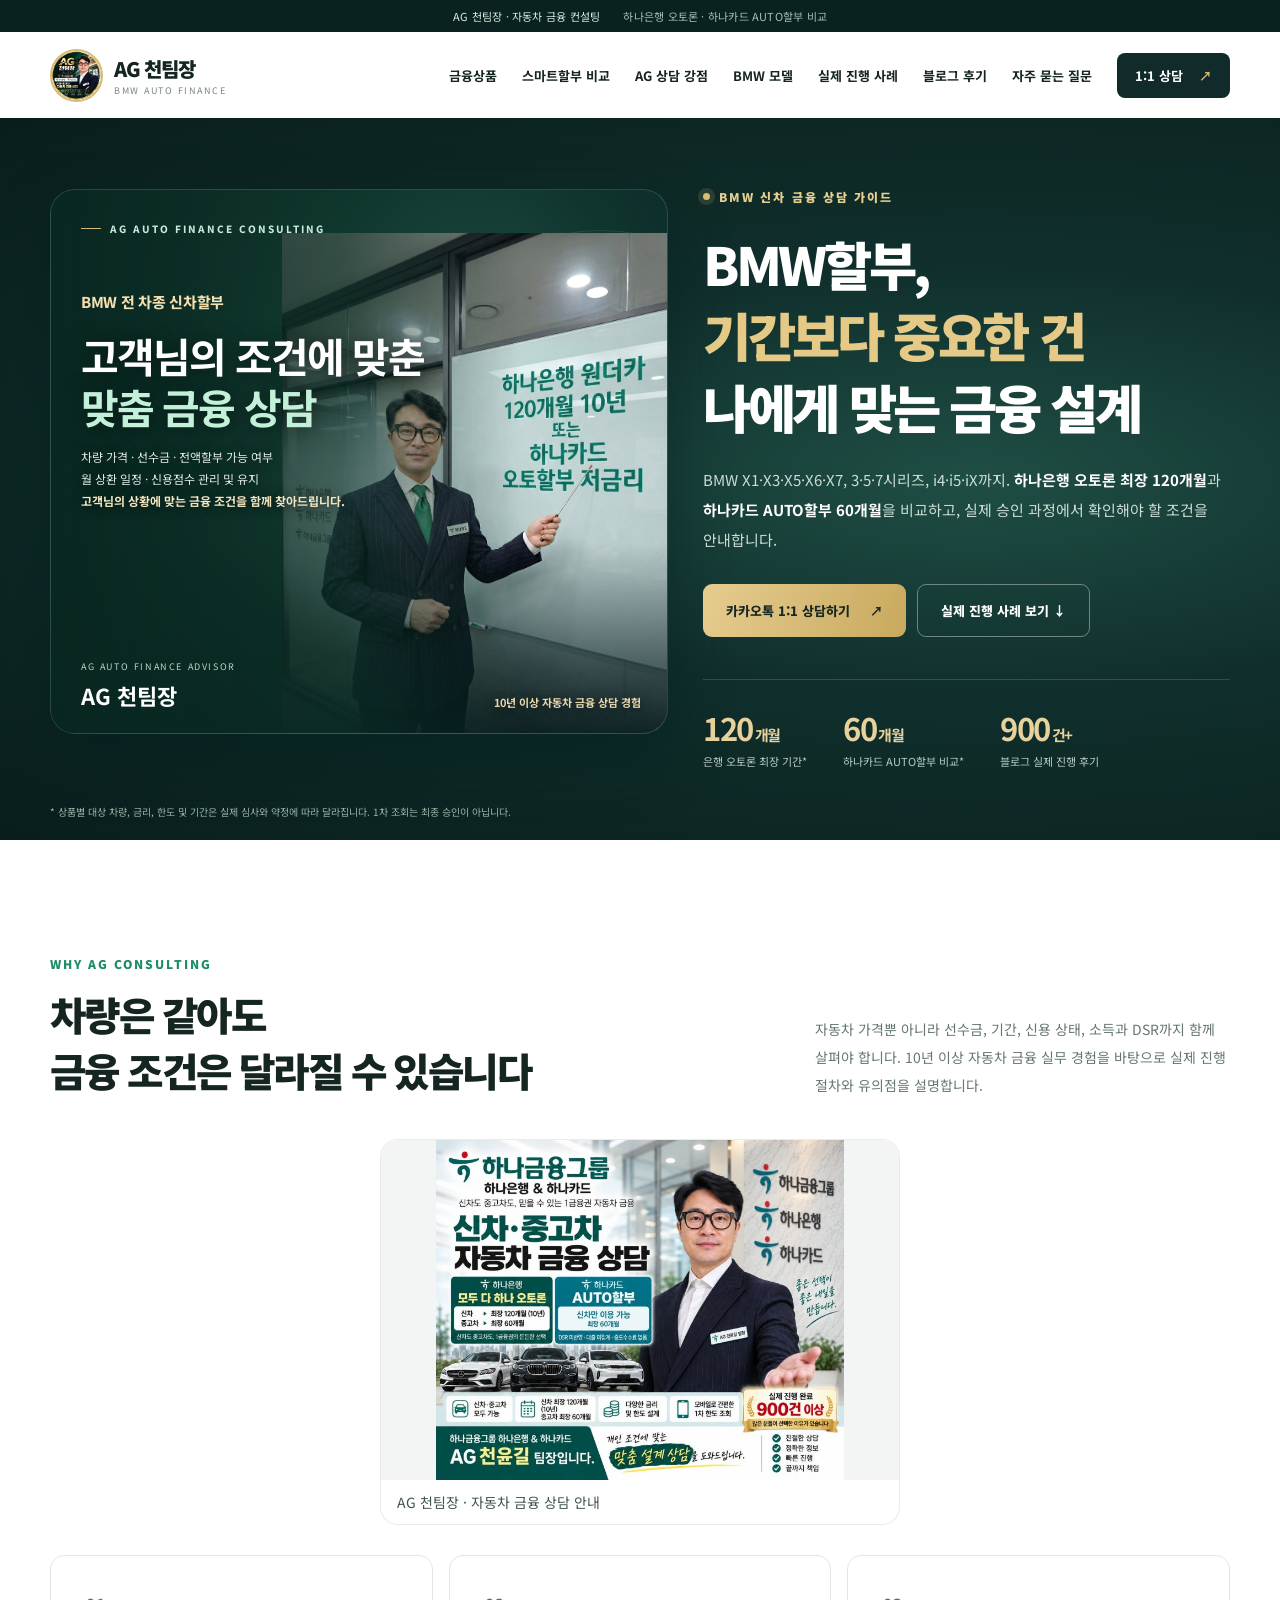
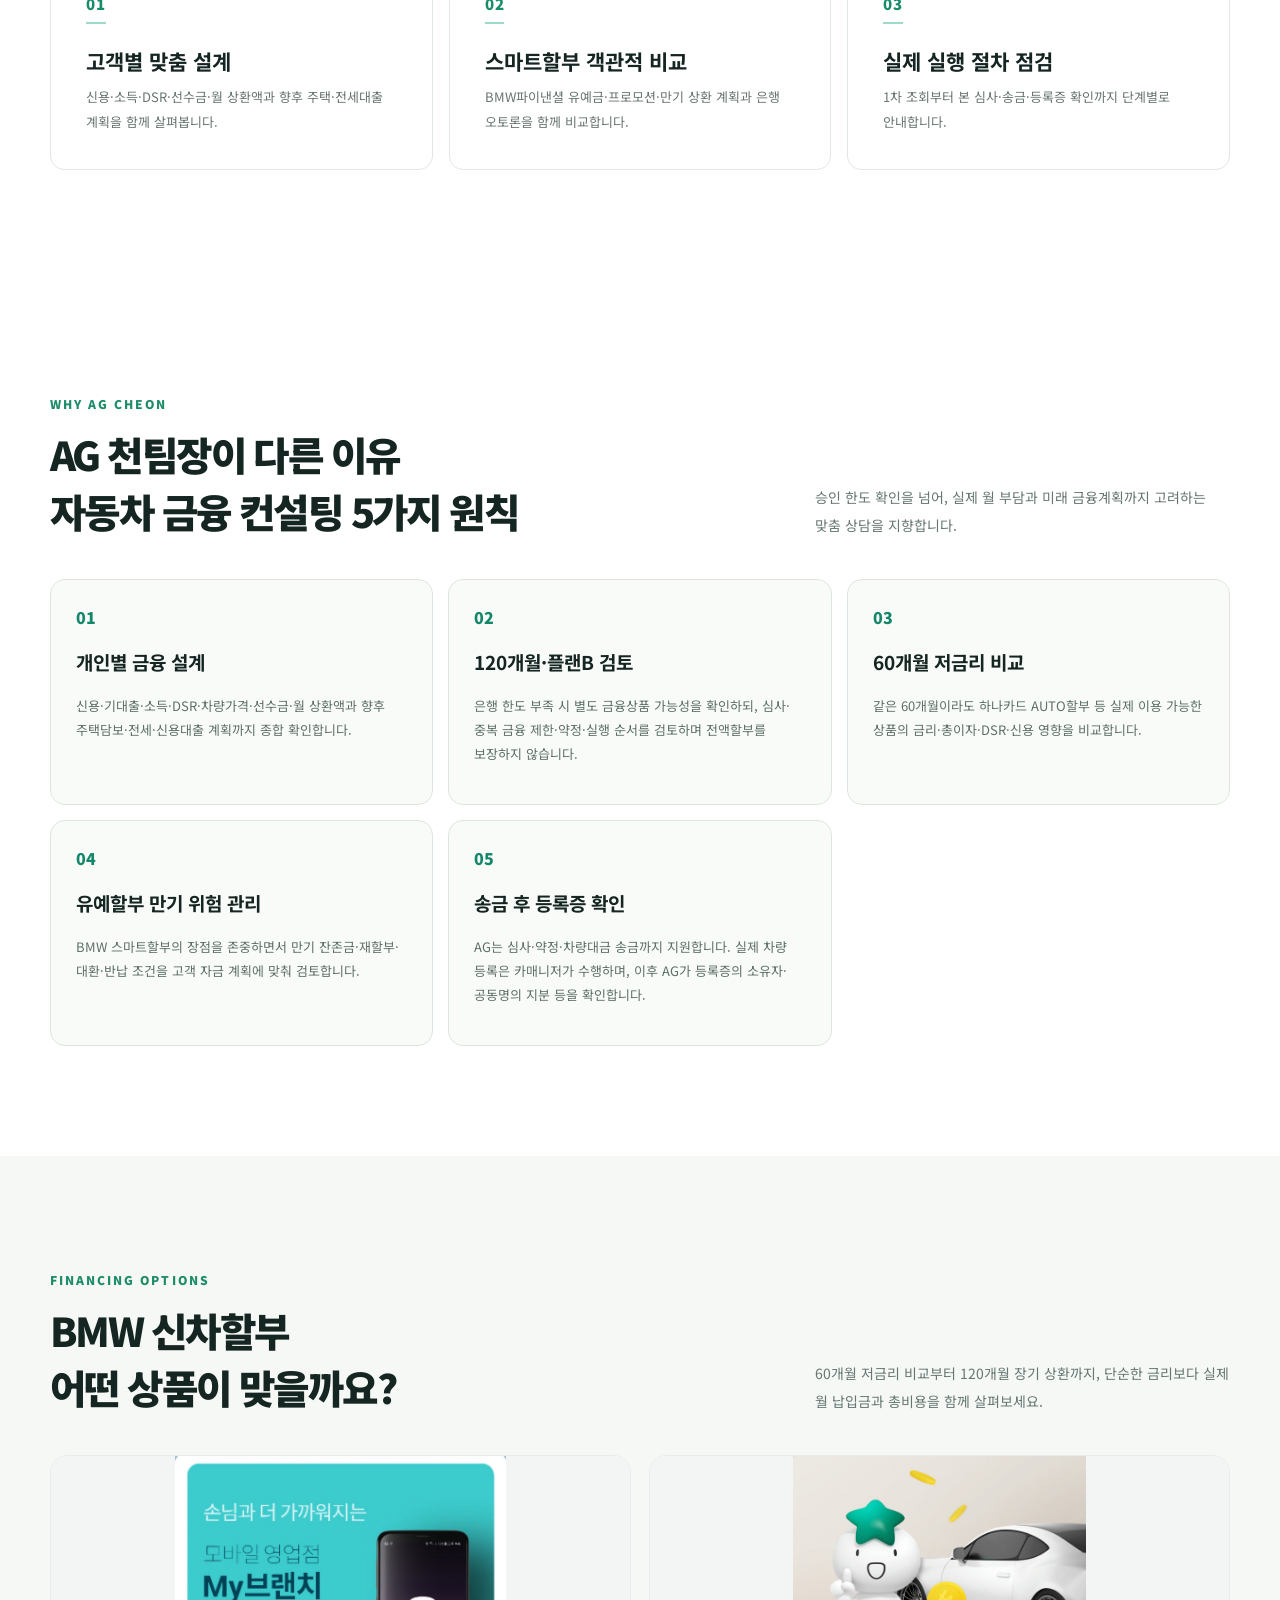
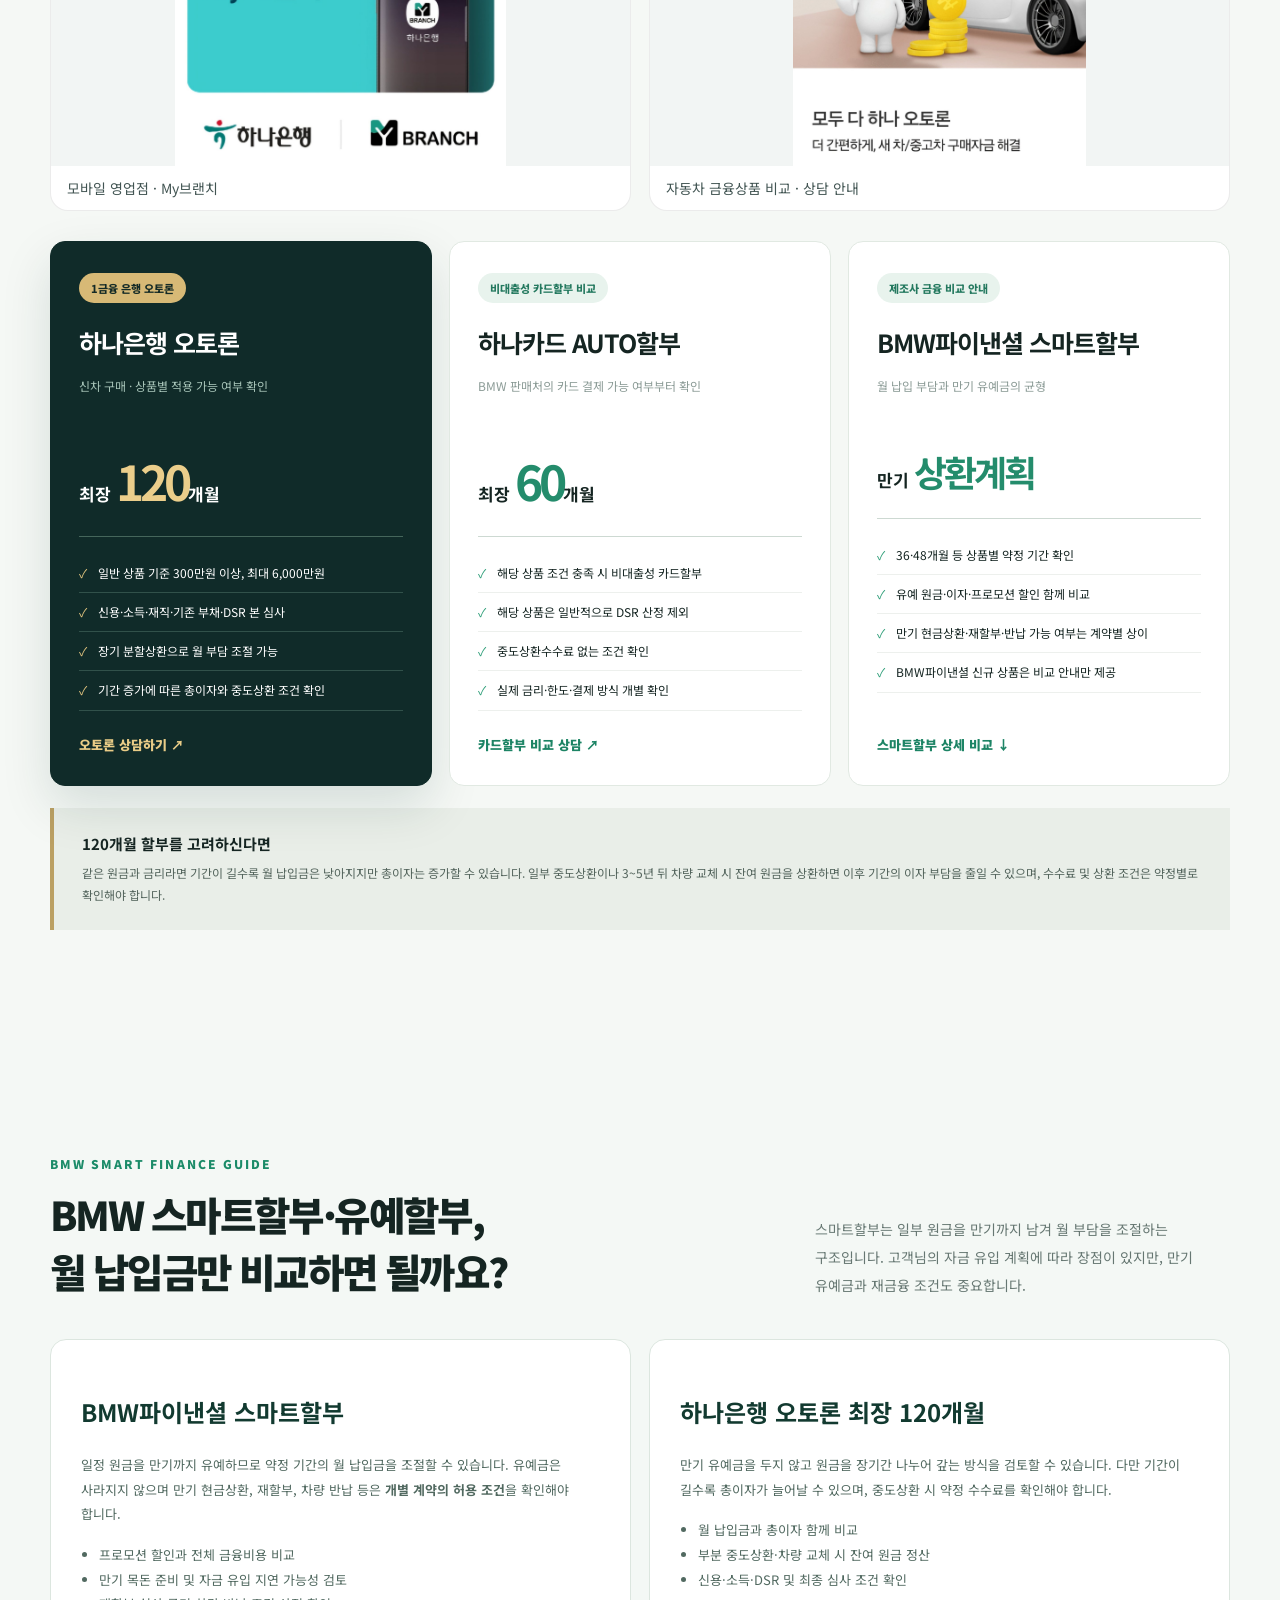
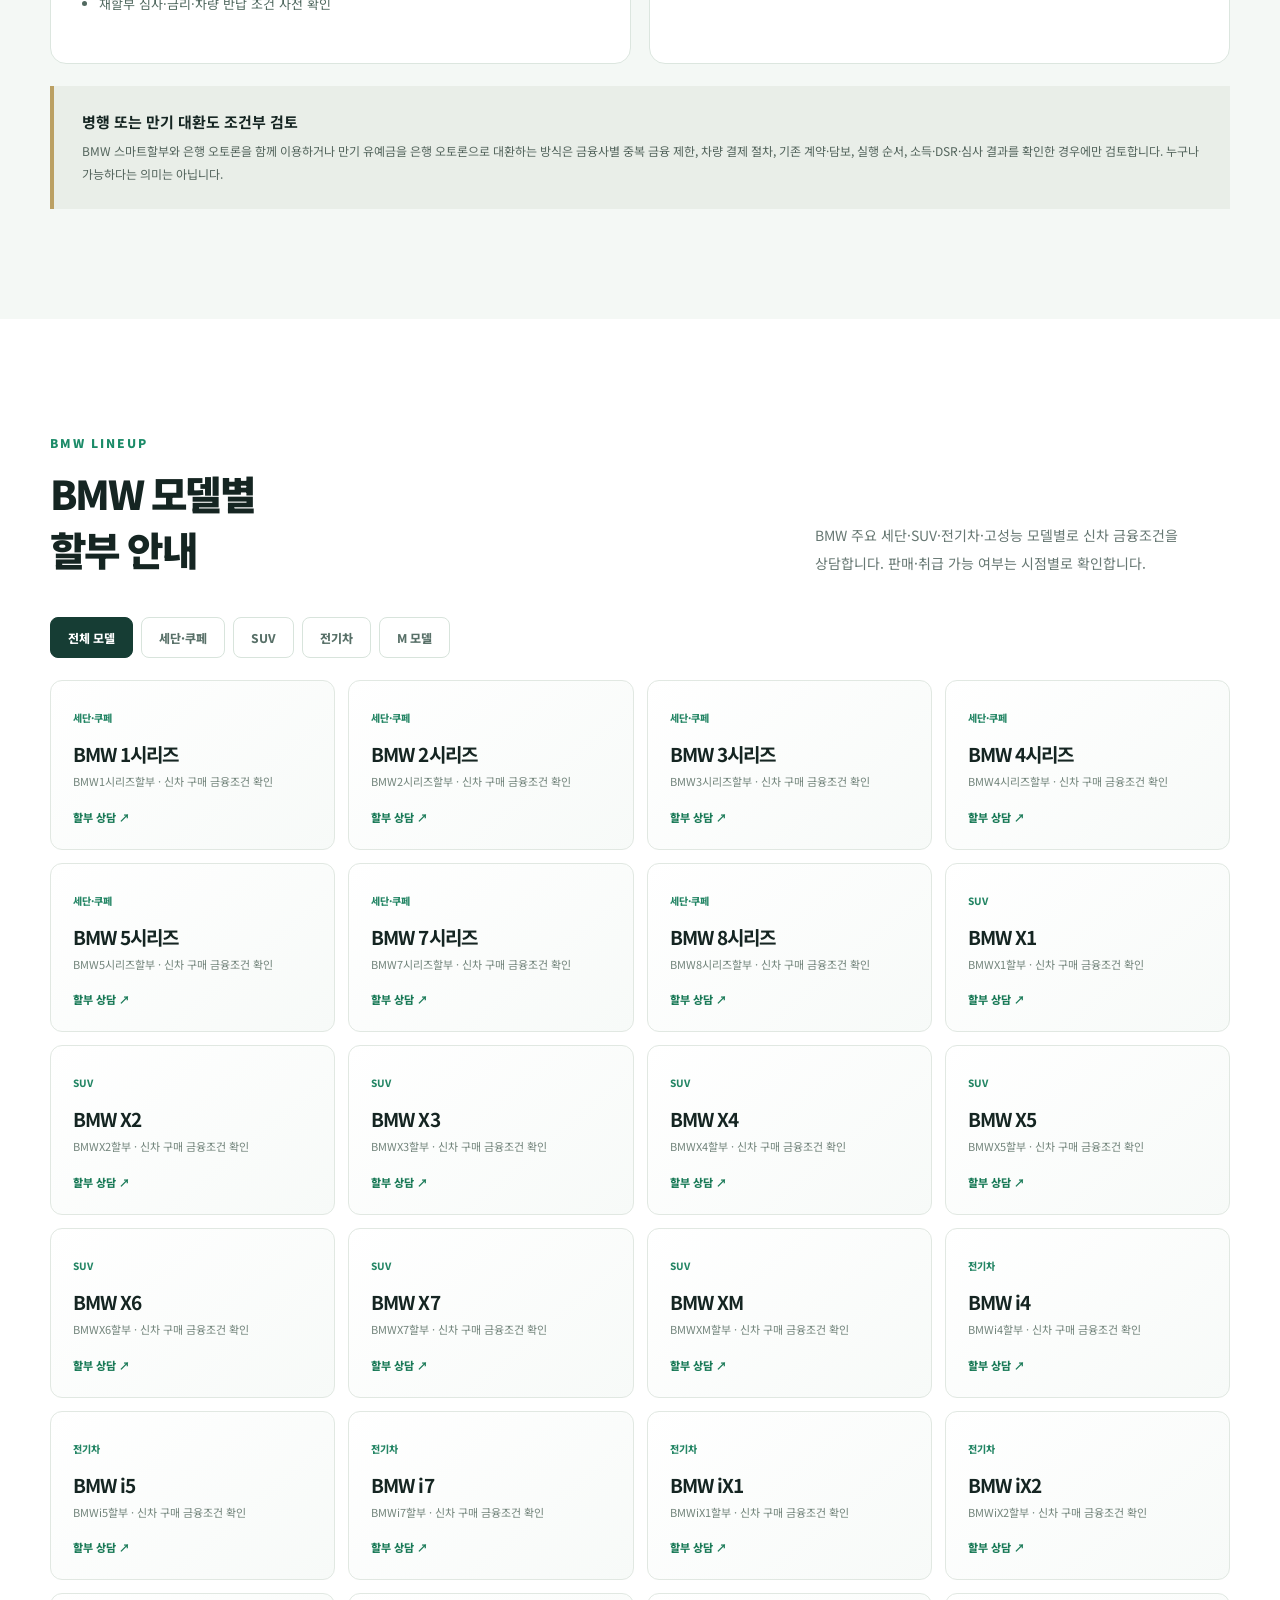
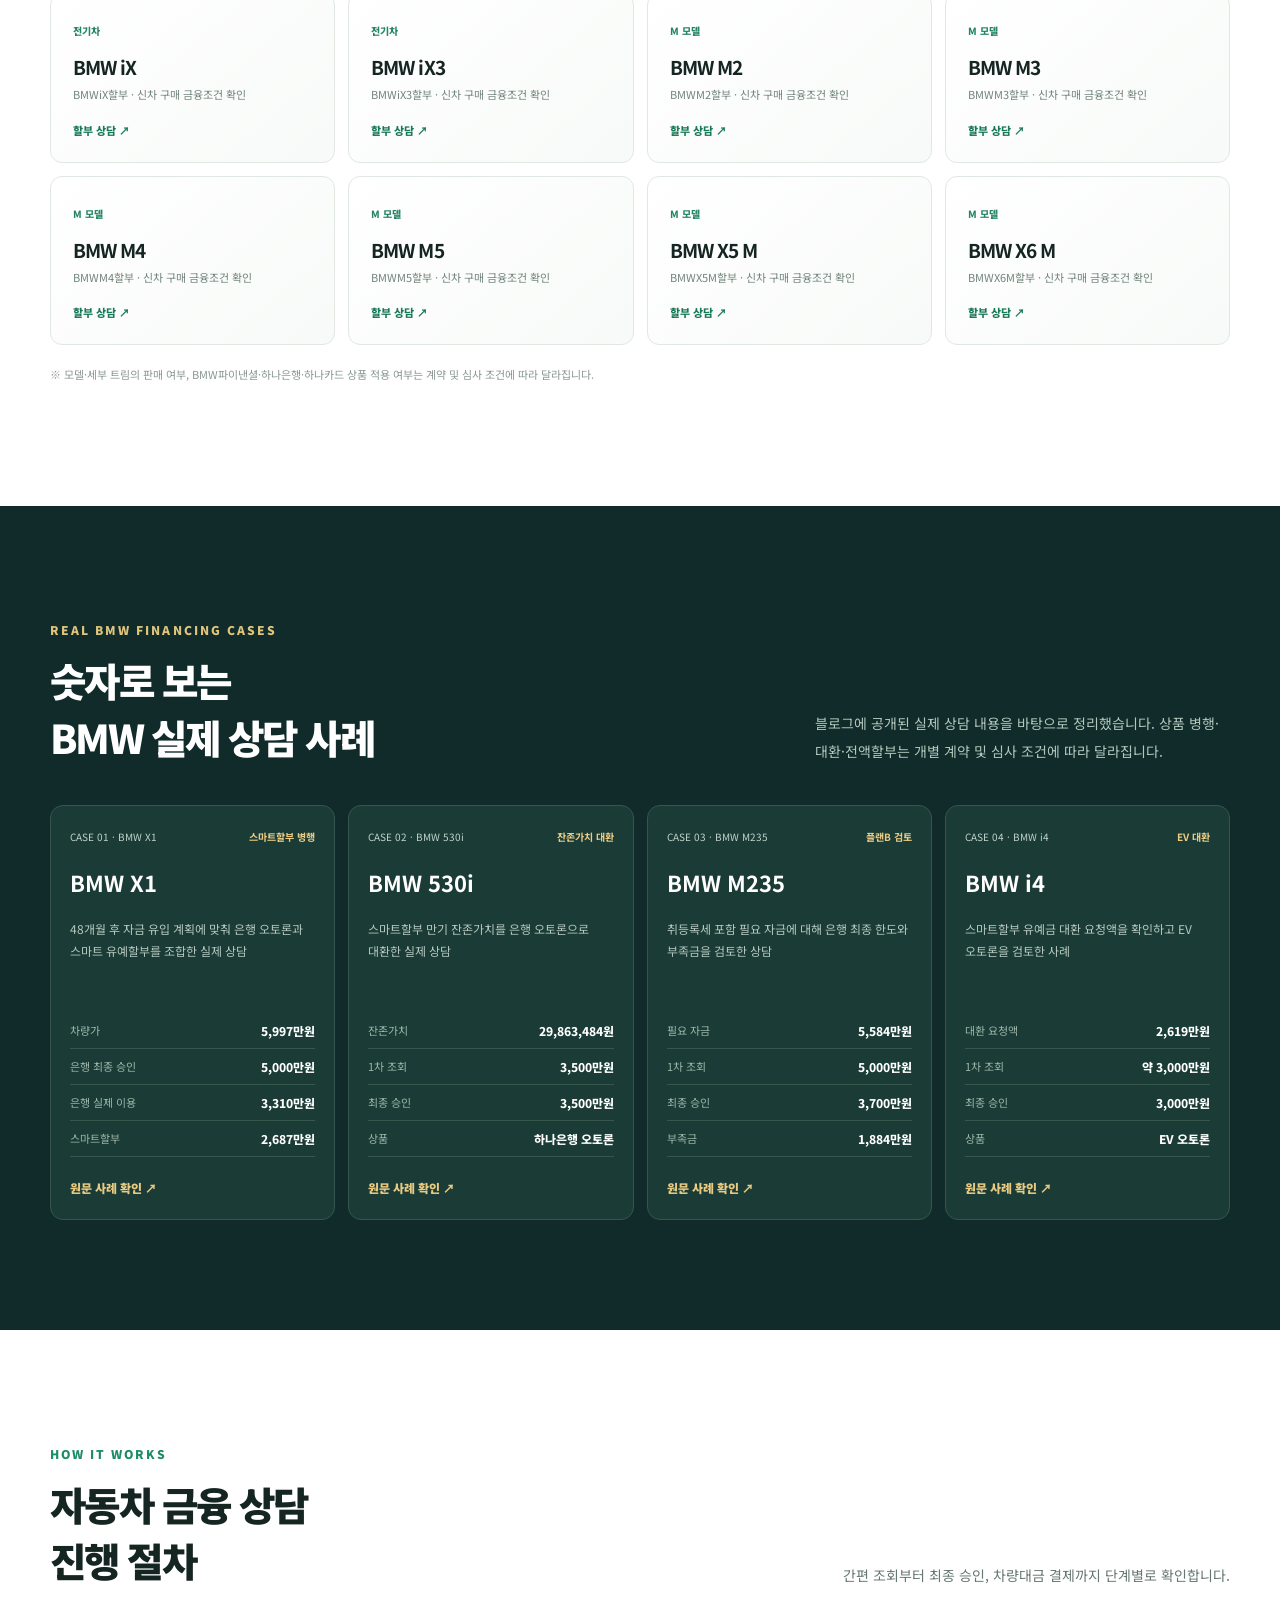
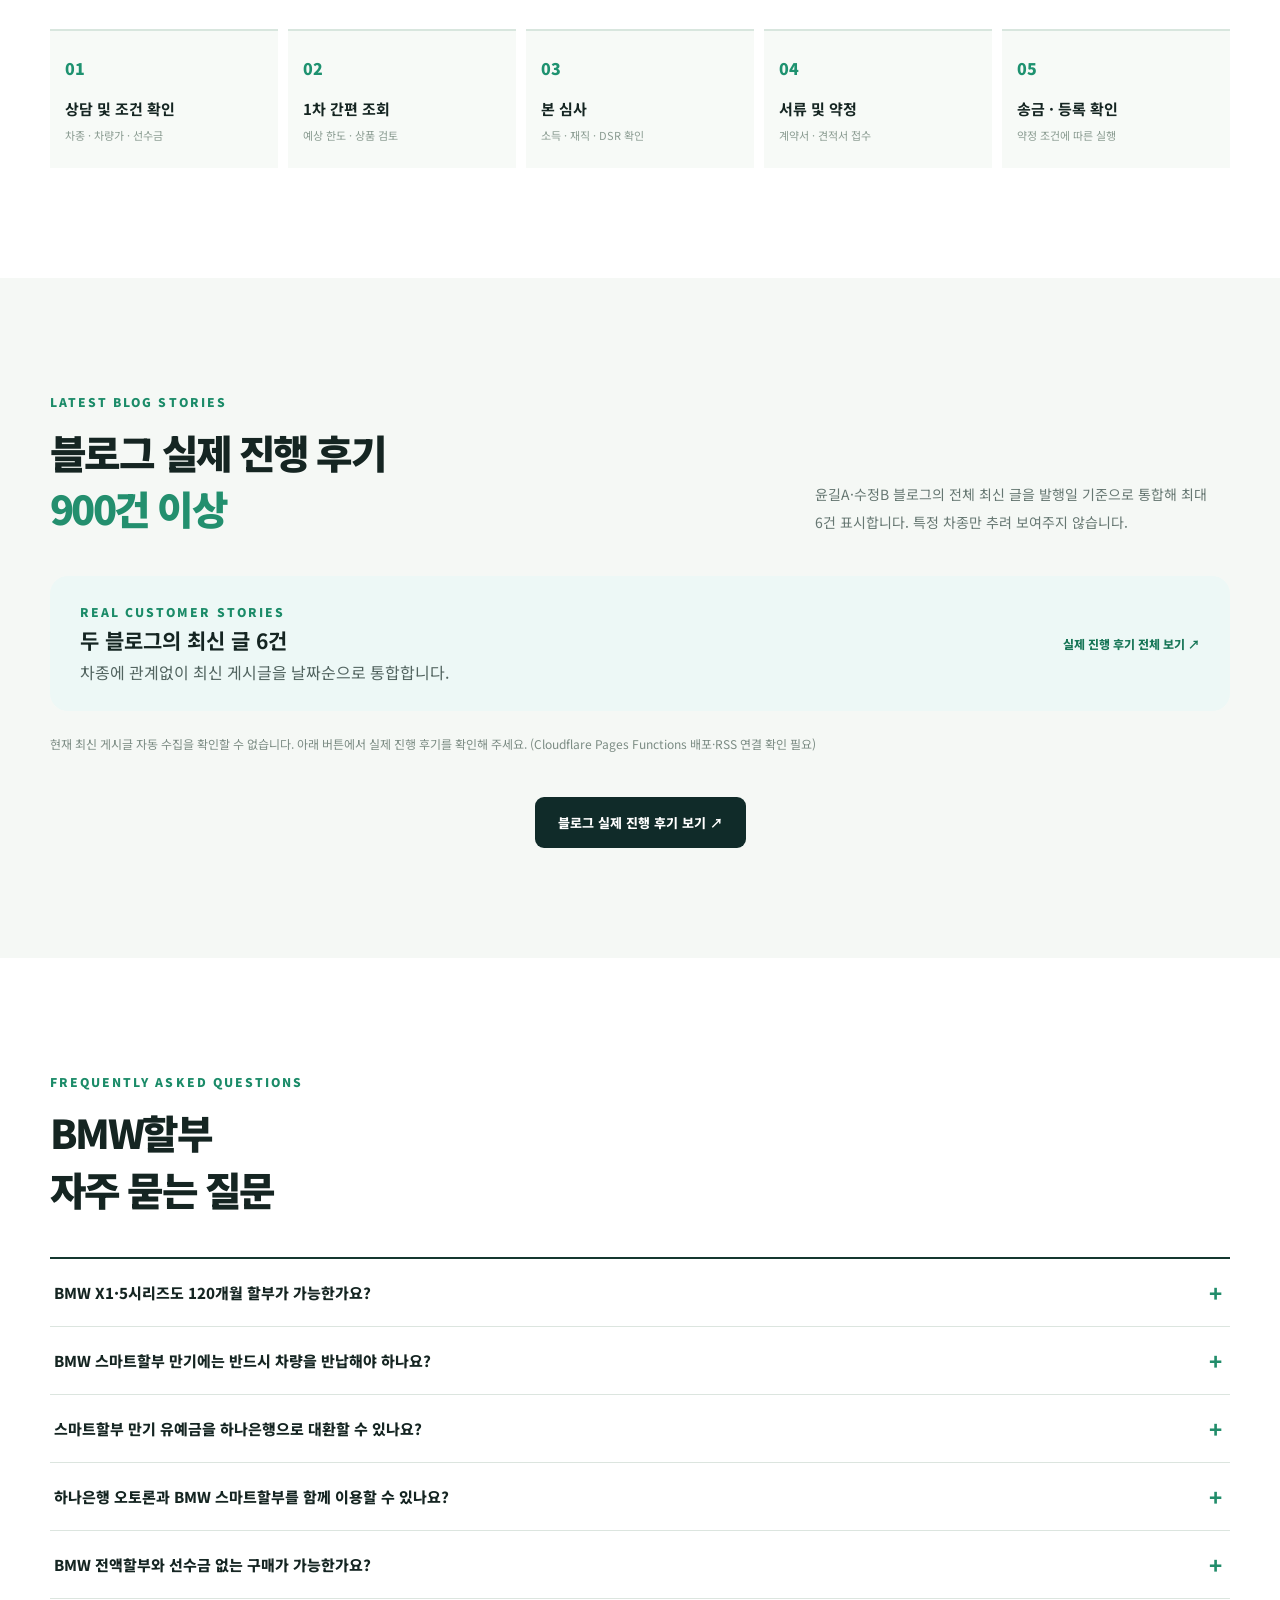
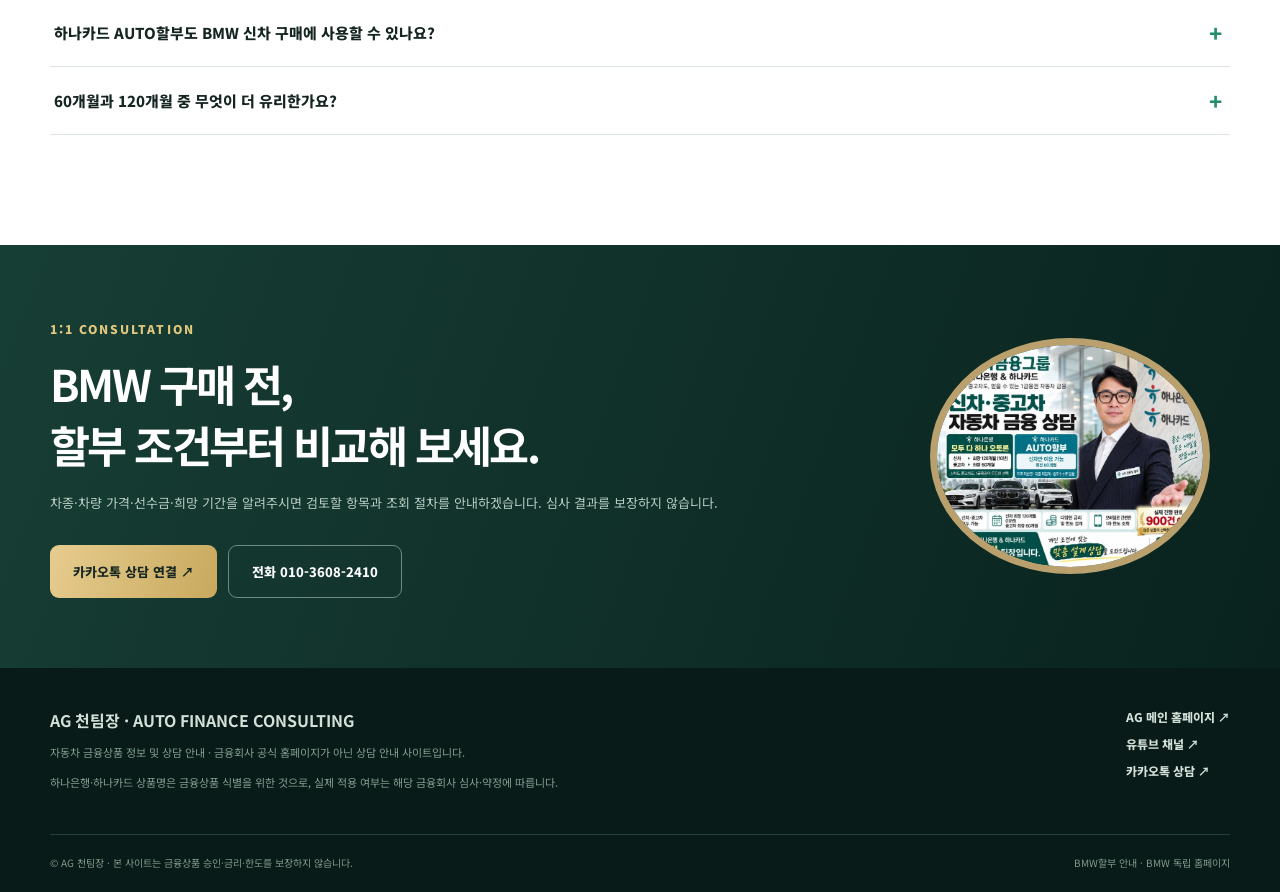
==== commit 14b5e581: "Update index.html" ====
--- a/index.html
+++ b/index.html
@@ -1,9 +1,9 @@
 <!DOCTYPE html>
 
 
-<html lang="ko"><head><meta charset="utf-8"/><meta content="width=device-width, initial-scale=1" name="viewport"/><meta content="#102c2a" name="theme-color"/><title>BMW할부 120개월 10년 | 5시리즈·X1·X3·X5·X6·X7 스마트할부 비교</title><meta content="BMW 신차할부·자동차할부·스마트할부와 하나은행 120개월 10년 금리·이자 비교. 전액할부 구매조건·방법, 하나카드 할부 안내." name="description"/><meta content="website" property="og:type"/><meta content="BMW할부 120개월·스마트할부 비교 | AG 천팀장" property="og:title"/><meta content="BMW 신차 금융상품 비교, 스마트할부 만기·대환 안내와 실제 상담 사례" property="og:description"/><meta content="/assets/ag-brand-share.png" property="og:image"/><link href="favicon.ico" rel="icon" sizes="any"/><link href="assets/favicon-32.png" rel="icon" sizes="32x32" type="image/png"/><link href="assets/favicon-48.png" rel="icon" sizes="48x48" type="image/png"/><link href="assets/apple-touch-icon.png" rel="apple-touch-icon"/><link href="styles.css" rel="stylesheet"/><script type="application/ld+json">{"@context": "https://schema.org", "@type": "WebPage", "name": "BMW할부 120개월 10년 | 5시리즈·X1·X3·X5·X6·X7 스마트할부 비교", "description": "BMW 신차할부·자동차할부·스마트할부와 하나은행 120개월 10년 금리·이자 비교. 전액할부 구매조건·방법, 하나카드 할부 안내.", "inLanguage": "ko-KR", "about": {"@type": "Thing", "name": "BMW 신차할부 금융 비교"}}</script></head><body>
+<html lang="ko"><head><meta charset="utf-8"/><meta content="width=device-width, initial-scale=1" name="viewport"/><meta content="#102c2a" name="theme-color"/><title>BMW할부 120개월 10년 | 5시리즈·X1·X3·X5·X6·X7 스마트할부 비교</title><meta content="BMW 신차할부·자동차할부·스마트할부와 하나은행 120개월 10년 금리·이자 비교. 전액할부 구매조건·방법, 하나카드 할부 안내." name="description"/><meta content="website" property="og:type"/><meta content="BMW할부 120개월·스마트할부 비교 | AG 천팀장" property="og:title"/><meta content="BMW 신차 금융상품 비교, 스마트할부 만기·대환 안내와 실제 상담 사례" property="og:description"/><meta content="https://ag-bmw-finance.pages.dev/assets/ag-brand-share.png" property="og:image"/><link href="favicon.ico" rel="icon" sizes="any"/><link href="assets/favicon-32.png" rel="icon" sizes="32x32" type="image/png"/><link href="assets/favicon-48.png" rel="icon" sizes="48x48" type="image/png"/><link href="assets/apple-touch-icon.png" rel="apple-touch-icon"/><link href="styles.css" rel="stylesheet"/><script type="application/ld+json">{"@context": "https://schema.org", "@type": "WebPage", "name": "BMW할부 120개월 10년 | 5시리즈·X1·X3·X5·X6·X7 스마트할부 비교", "description": "BMW 신차할부·자동차할부·스마트할부와 하나은행 120개월 10년 금리·이자 비교. 전액할부 구매조건·방법, 하나카드 할부 안내.", "inLanguage": "ko-KR", "about": {"@type": "Thing", "name": "BMW 신차할부 금융 비교"}}</script> <link rel="canonical" href="https://ag-bmw-finance.pages.dev/"></head><body>
 <div class="topline">AG 천팀장 · 자동차 금융 컨설팅 <span>하나은행 오토론 · 하나카드 AUTO할부 비교</span></div>
-<header class="nav shell"><a class="brand" href="#top"><img alt="AG 천팀장 통합 대표 이미지" src="assets/ag-unified.png"/><span><strong>AG 천팀장</strong><small>BMW AUTO FINANCE</small></span></a><button aria-expanded="false" aria-label="메뉴 열기" class="menu">☰</button><nav id="navigation"><a href="#finance">금융상품</a><a href="#smart">스마트할부 비교</a><a href="#advantages">AG 상담 강점</a><a href="#models">현대차 모델</a><a href="#cases">실제 진행 사례</a><a href="#reviews">블로그 후기</a><a href="#faq">자주 묻는 질문</a><a class="navcta" href="https://open.kakao.com/o/s03wS34" rel="noopener" target="_blank">1:1 상담 <span>↗</span></a></nav></header>
+<header class="nav shell"><a class="brand" href="#top"><img alt="AG 천팀장 통합 대표 이미지" src="assets/ag-unified.png"/><span><strong>AG 천팀장</strong><small>BMW AUTO FINANCE</small></span></a><button aria-expanded="false" aria-label="메뉴 열기" class="menu">☰</button><nav id="navigation"><a href="#finance">금융상품</a><a href="#smart">스마트할부 비교</a><a href="#advantages">AG 상담 강점</a><a href="#models">BMW 모델</a><a href="#cases">실제 진행 사례</a><a href="#reviews">블로그 후기</a><a href="#faq">자주 묻는 질문</a><a class="navcta" href="https://open.kakao.com/o/s03wS34" rel="noopener" target="_blank">1:1 상담 <span>↗</span></a></nav></header>
 <main id="top"><section class="hero"><div class="shell hero-grid"><div aria-label="AG 천팀장 맞춤 자동차 금융 상담 소개" class="hero-visual hero-finance-panel"><div class="hero-luxury-eyebrow"><span class="hero-luxury-line"></span> AG AUTO FINANCE CONSULTING</div>
 <div class="hero-luxury-heading"><span>BMW 전 차종 신차할부</span><h2>고객님의 조건에 맞춘<br/><em>맞춤 금융 상담</em></h2><p>차량 가격 · 선수금 · 전액할부 가능 여부<br/>월 상환 일정 · 신용점수 관리 및 유지<br/><strong>고객님의 상황에 맞는 금융 조건을 함께 찾아드립니다.</strong></p></div>
 <div class="hero-luxury-portrait"><img alt="자동차 금융 상담사 AG 천팀장" loading="eager" src="assets/profile.jpg"/><span class="hero-luxury-shine"></span></div>
@@ -17,4 +17,4 @@
 <section class="section reviews" id="reviews"><div class="shell"><div class="section-head"><div><span class="kicker">LATEST BLOG STORIES</span><h2>블로그 실제 진행 후기<br/><em>900건 이상</em></h2></div><p>윤길A·수정B 블로그의 전체 최신 글을 발행일 기준으로 통합해 최대 6건 표시합니다. 특정 차종만 추려 보여주지 않습니다.</p></div><div class="blog-banner blog-banner-v5"><div><span class="kicker">REAL CUSTOMER STORIES</span><strong>두 블로그의 최신 글 6건</strong><p>차종에 관계없이 최신 게시글을 날짜순으로 통합합니다.</p></div><a href="https://blog.naver.com/cyk2410" rel="noopener" target="_blank">실제 진행 후기 전체 보기 ↗</a></div><div class="blog-status" id="blog-status" role="status">최신 게시글을 불러오는 중입니다…</div><div class="blog-grid" id="blog-grid"></div><div class="center"><a class="btn dark" href="https://blog.naver.com/cyk2410" rel="noopener" target="_blank">블로그 실제 진행 후기 보기 ↗</a></div></div></section>
 <section class="section shell" id="faq"><div class="section-head"><div><span class="kicker">FREQUENTLY ASKED QUESTIONS</span><h2>BMW할부<br/>자주 묻는 질문</h2></div></div><div class="faqs"><details><summary>BMW X1·5시리즈도 120개월 할부가 가능한가요?</summary><p>하나은행 해당 오토론 상품의 대상 차량과 고객별 신용·소득·DSR 등 심사 조건을 충족하면 최장 120개월을 검토할 수 있습니다. 최종 승인은 별도입니다.</p></details><details><summary>BMW 스마트할부 만기에는 반드시 차량을 반납해야 하나요?</summary><p>아닙니다. 현금 상환, 재할부 등 선택지를 검토할 수 있으며 차량 반납은 해당 계약에 반납 선택권이 있을 때 약정 기준에 따라 가능합니다.</p></details><details><summary>스마트할부 만기 유예금을 하나은행으로 대환할 수 있나요?</summary><p>차량·기존 계약·담보·중도상환 비용·신용·소득·DSR·은행 상품 적격성 및 본 심사 결과에 따라 검토할 수 있습니다. 모든 경우에 가능한 것은 아닙니다.</p></details><details><summary>하나은행 오토론과 BMW 스마트할부를 함께 이용할 수 있나요?</summary><p>일부 실제 상담 사례가 있지만 일반적인 보장 조합은 아닙니다. 중복 금융 제한, 결제·송금 방식, 약정, 심사 및 실행 순서를 반드시 확인해야 합니다.</p></details><details><summary>BMW 전액할부와 선수금 없는 구매가 가능한가요?</summary><p>필요 자금과 승인 한도, 금융상품별 결제 조건에 따라 검토할 수 있습니다. 부족금은 현금 또는 별도 금융상품 심사 대상이며 승인 보장은 없습니다.</p></details><details><summary>하나카드 AUTO할부도 BMW 신차 구매에 사용할 수 있나요?</summary><p>판매처의 카드 결제 허용 여부와 카드사 상품 조건, 한도·심사 결과를 확인해야 합니다. 해당 비대출성 상품은 일반적으로 DSR 산정 제외 조건을 확인할 수 있습니다.</p></details><details><summary>60개월과 120개월 중 무엇이 더 유리한가요?</summary><p>금리·기간·총이자·월 납입금·중도상환 조건과 향후 차량 교체 계획을 함께 비교해야 합니다. 장기할부는 월 부담을 줄일 수 있지만 총이자가 늘 수 있습니다.</p></details></div></section>
 <section class="consult" id="contact"><div class="shell consult-grid"><div><span class="kicker light">1:1 CONSULTATION</span><h2>BMW 구매 전,<br/>할부 조건부터 비교해 보세요.</h2><p>차종·차량 가격·선수금·희망 기간을 알려주시면 검토할 항목과 조회 절차를 안내하겠습니다. 심사 결과를 보장하지 않습니다.</p><div class="consult-actions"><a class="btn primary" href="https://open.kakao.com/o/s03wS34" rel="noopener" target="_blank">카카오톡 상담 연결 ↗</a><a class="btn ghost" href="tel:01036082410">전화 010-3608-2410</a></div></div><img alt="AG 천팀장 통합 자동차 금융 상담 이미지" src="assets/brand.jpg"/></div></section></main>
-<footer><div class="shell footer-inner"><div><strong>AG 천팀장 · AUTO FINANCE CONSULTING</strong><p>자동차 금융상품 정보 및 상담 안내 · 금융회사 공식 홈페이지가 아닌 상담 안내 사이트입니다.</p><p>하나은행·하나카드 상품명은 금융상품 식별을 위한 것으로, 실제 적용 여부는 해당 금융회사 심사·약정에 따릅니다.</p></div><div class="footer-links"><a href="https://silver-biscotti-477927.netlify.app/" rel="noopener" target="_blank">AG 메인 홈페이지 ↗</a><a href="https://www.youtube.com/@하나금융그룹AG천팀-y1s" rel="noopener" target="_blank">유튜브 채널 ↗</a><a href="https://open.kakao.com/o/s03wS34" rel="noopener" target="_blank">카카오톡 상담 ↗</a></div></div><div class="shell footer-bottom">© AG 천팀장 · 본 사이트는 금융상품 승인·금리·한도를 보장하지 않습니다. <span>BMW할부 안내 · BMW 독립 홈페이지</span></div></footer><script defer="" src="app.js"></script></body></html>+<footer><div class="shell footer-inner"><div><strong>AG 천팀장 · AUTO FINANCE CONSULTING</strong><p>자동차 금융상품 정보 및 상담 안내 · 금융회사 공식 홈페이지가 아닌 상담 안내 사이트입니다.</p><p>하나은행·하나카드 상품명은 금융상품 식별을 위한 것으로, 실제 적용 여부는 해당 금융회사 심사·약정에 따릅니다.</p></div><div class="footer-links"><a href="https://silver-biscotti-477927.netlify.app/" rel="noopener" target="_blank">AG 메인 홈페이지 ↗</a><a href="https://www.youtube.com/@하나금융그룹AG천팀-y1s" rel="noopener" target="_blank">유튜브 채널 ↗</a><a href="https://open.kakao.com/o/s03wS34" rel="noopener" target="_blank">카카오톡 상담 ↗</a></div></div><div class="shell footer-bottom">© AG 천팀장 · 본 사이트는 금융상품 승인·금리·한도를 보장하지 않습니다. <span>BMW할부 안내 · BMW 독립 홈페이지</span></div></footer><script defer="" src="app.js"></script></body></html>
